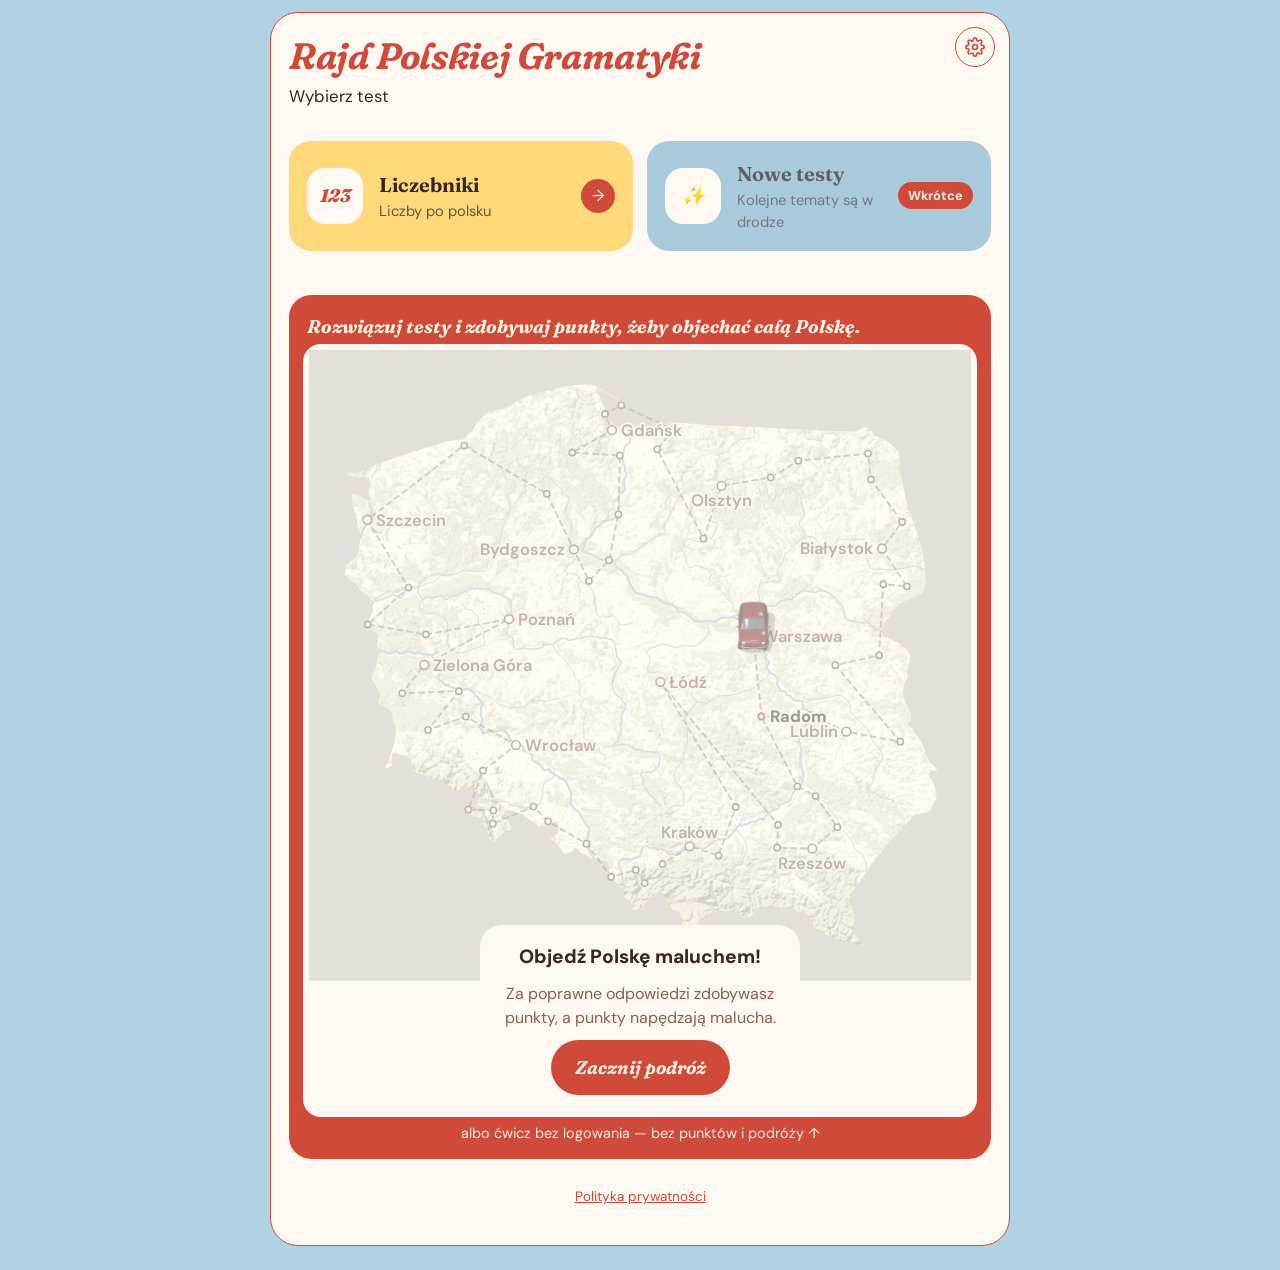
==== index.html @ e74ded34 "Liczebniki: w każdym teście co najmniej jedna liczba zakończona na „jeden” (21, 31 … 101) Co-Authore" ====
<!doctype html>
<html lang="pl">
<head>
  <meta charset="utf-8">
  <meta name="viewport" content="width=device-width, initial-scale=1">
  <title>Rajd Polskiej Gramatyki</title>
  <!-- версия сайта: метка ?v= у всех наших файлов (защита от кэша); меняет tools/bump-version.js -->
  <script>window.POLSKI_V = '20261108-1040';</script>
  <link rel="icon" href="favicon.svg?v=20261108-1040" type="image/svg+xml">
  <!-- PWA: «на экран домой» — название Rajd Polski, иконка — малюх (core/pwa.js — инструкция по установке) -->
  <link rel="manifest" href="manifest.webmanifest?v=20261108-1040">
  <link rel="apple-touch-icon" href="icons/apple-touch-icon.png?v=20261108-1040">
  <meta name="apple-mobile-web-app-title" content="Rajd Polski">
  <meta name="application-name" content="Rajd Polski">
  <meta name="mobile-web-app-capable" content="yes">
  <meta name="apple-mobile-web-app-capable" content="yes">
  <link rel="stylesheet" href="style.css?v=20261108-1040">
  <!-- стили оформления (Styl в настройках): включается тот, что в <html data-design> -->
  <link rel="stylesheet" href="designs/01-retro-pastel.css?v=20261108-1040">
  <link rel="stylesheet" href="designs/02-gazeta.css?v=20261108-1040">
  <script src="core/settings.js?v=20261108-1040"></script> <!-- тема — до отрисовки; шестерёнка настроек -->
  <script src="core/update.js?v=20261108-1040" defer></script> <!-- новая версия сайта вышла — перезагрузиться (и в PWA) -->
  <script src="core/haptics.js?v=20261108-1040"></script> <!-- вибрация на телефонах; до account.js — «Wibracje» в настройках выше «Konto» -->
  <script src="core/account.js?v=20261108-1040" defer></script> <!-- вход через Google; без входа Firebase не грузится -->
  <script src="core/progress.js?v=20261108-1040" defer></script> <!-- очки в Firestore -->
  <script src="designs/02-gazeta.js?v=20261108-1040" defer></script>
  <script src="core/pwa.js?v=20261108-1040" defer></script> <!-- «Zainstaluj aplikację» — только на телефонах --> <!-- шапка газеты (стиль «Gazeta») -->
</head>
<body>
  <main>
    <!-- одна страница и для главной, и для раздела: index.html?g=<id раздела> -->
    <a class="back" id="back" href="index.html" hidden>← Wstecz</a>
    <h1 id="title">Rajd Polskiej Gramatyki</h1>
    <p class="subtitle" id="subtitle">Wybierz test</p>

    <!-- карточки строятся из tests/manifest.js -->
    <nav class="test-list" id="test-list"></nav>

    <!-- экран выбора — если у раздела есть chooser -->
    <div class="chooser card" id="chooser" hidden></div>

    <!-- карта путешествия малюхом (journey/journey.js); только на главной, под тестами -->
    <section class="journey card" id="journey" hidden></section>

    <!-- статистика (core/stats.js): только на главной, под картой и только после входа -->
    <section class="stats card" id="stats" hidden></section>

    <footer class="site-footer">
      <a href="privacy.html">Polityka prywatności</a>
    </footer>
  </main>

  <script src="core/engine.js?v=20261108-1040"></script>
  <script src="core/ui.js?v=20261108-1040"></script>
  <script src="tests/manifest.js?v=20261108-1040"></script>
  <script src="core/balance.js?v=20261108-1040"></script>
  <script src="journey/route.js?v=20261108-1040"></script>
  <script src="journey/poland.js?v=20261108-1040"></script>
  <script src="journey/rivers.js?v=20261108-1040"></script>
  <script src="journey/cities.js?v=20261108-1040"></script> <!-- воеводства для статистики, тексты поп-апа -->
  <script src="journey/journey.js?v=20261108-1040"></script>
  <script src="core/stats.js?v=20261108-1040"></script> <!-- «Twoje statystyki» — только после входа -->
  <script>
    // локальный дебаг карты (малюх, маршрут, окна городов): на localhost всегда, кроме превью сравнения
    // и страниц разделов (там нет карты); файла dev/debug.js на сайте нет (.gitignore)
    if (/^(localhost|127\.0\.0\.1)$/.test(location.hostname) && !/[?&](compare|g=)/.test(location.search)) {
      var dbg = document.createElement('script');
      dbg.src = 'dev/debug.js?t=' + Date.now();
      document.head.appendChild(dbg);
    }
  </script>
  <script>
    (function () {
      var list = document.getElementById('test-list');
      var el = Polski.ui.el;
      var groupId = new URLSearchParams(location.search).get('g');
      var items = Polski.manifest;

      if (groupId) {
        document.getElementById('journey').remove(); // карта и статистика — только на главной
        document.getElementById('stats').remove();
        var path = Polski.findPath(groupId);
        var group = path && path[path.length - 1];
        if (!group || !Polski.isGroup(group)) {
          Polski.ui.showError(list, 'Nie ma takiego działu: ' + groupId);
          return;
        }
        items = group.items;
        var parent = path[path.length - 2];
        var back = document.getElementById('back');
        back.href = parent ? 'index.html?g=' + encodeURIComponent(parent.id) : 'index.html';
        back.hidden = false;
        document.title = group.title + ' — Rajd Polskiej Gramatyki';
        document.getElementById('title').textContent = group.title;

        if (group.chooser) {
          renderChooser(group);
          return;
        }
      }

      /* ---------- экран выбора: ряды кнопок + «Start», выбор запоминается ---------- */

      function renderChooser(group) {
        var cfg = group.chooser;
        var key = 'polski.choice.' + group.id;
        var box = document.getElementById('chooser');
        document.getElementById('subtitle').textContent = 'Wybierz, co chcesz ćwiczyć';
        list.hidden = true;
        box.hidden = false;

        var choice = {};
        try { choice = JSON.parse(window.localStorage.getItem(key)) || {}; } catch (e) { choice = {}; }
        cfg.axes.forEach(function (axis) {
          var valid = axis.options.some(function (o) { return o.id === choice[axis.key]; });
          if (!valid) choice[axis.key] = axis.options[0].id; // по умолчанию — первый вариант
        });

        function save() {
          try { window.localStorage.setItem(key, JSON.stringify(choice)); } catch (e) { /* не страшно */ }
        }

        function render() {
          var testId = cfg.tests[cfg.axes.map(function (a) { return choice[a.key]; }).join('.')];
          box.replaceChildren(el('div', {}, cfg.axes.map(function (axis) {
            var selected = axis.options.filter(function (o) { return o.id === choice[axis.key]; })[0];
            return el('div', { class: 'chooser-axis' }, [
              el('div', { class: 'chooser-label', text: axis.label }),
              el('div', { class: 'seg', role: 'group', 'aria-label': axis.label }, axis.options.map(function (o) {
                var active = o.id === choice[axis.key];
                return el('button', {
                  class: 'seg-btn' + (active ? ' active' : ''), type: 'button',
                  'aria-pressed': active ? 'true' : 'false', text: o.title,
                  onclick: function () { choice[axis.key] = o.id; save(); render(); },
                });
              })),
              selected && selected.hint ? el('div', { class: 'chooser-hint', text: selected.hint }) : null,
            ]);
          }).concat([
            el('a', {
              class: 'btn btn-wide chooser-start',
              href: 'test.html?id=' + encodeURIComponent(testId),
              text: 'Start',
            }),
          ])));
        }

        render();
      }

      function card(href, info, soon) {
        return el(soon ? 'div' : 'a', {
          class: 'test-card' + (soon ? ' soon' : ''),
          href: soon ? null : href,
          'aria-disabled': soon ? 'true' : null,
        }, [
          el('span', { class: 'test-icon', text: info.icon || '' }),
          el('span', { class: 'test-text' }, [
            el('span', { class: 'test-title', text: info.title }),
            info.desc ? el('span', { class: 'test-desc', text: info.desc }) : null,
          ]),
          soon
            ? el('span', { class: 'badge', text: 'Wkrótce' })
            : el('span', { class: 'test-arrow', 'aria-hidden': 'true', text: '→' }),
        ]);
      }

      Polski.loadBundles('', items).then(function () {
        items.forEach(function (entry) {
          if (Polski.isGroup(entry)) {
            list.appendChild(card('index.html?g=' + encodeURIComponent(entry.id), entry, false));
            return;
          }
          var t = Polski.tests[entry.id];
          if (!t) return;
          list.appendChild(card('test.html?id=' + encodeURIComponent(t.id), t, t.soon));
        });
        // на главной — заглушка «скоро будут новые тесты» (неактивная)
        if (!groupId) {
          list.appendChild(card(null, { icon: '✨', title: 'Nowe testy', desc: 'Kolejne tematy są w drodze' }, true));
        }
      }).catch(function (err) {
        Polski.ui.showError(list, err);
      });
    })();
  </script>
</body>
</html>
---- style.css ----
:root {
  --bg: #f4f5fa;
  --card: #ffffff;
  --card-border: #e7e9f2;
  --text: #1d2330;
  --muted: #6b7280;
  --accent: #dc143c;            /* польский красный */
  --accent-2: #ff4d6d;
  --accent-soft: #fde8ec;
  --shadow: 0 1px 2px rgba(20, 24, 40, 0.06), 0 4px 14px rgba(20, 24, 40, 0.06);
  --shadow-hover: 0 2px 4px rgba(20, 24, 40, 0.08), 0 12px 28px rgba(220, 20, 60, 0.16);
  --radius: 18px;
  --ok: #16803c;
  --ok-soft: #e3f6ea;
  --bad: #c81e3a;
  --bad-soft: #fde8ec;
  /* цвета рамок и вариантов: жёлтый — существительное, зелёный — глагол */
  --y-bg: #fef3c7;
  --y-border: #f2b01e;
  --y-text: #6b4a04;
  --g-bg: #dcfce7;
  --g-border: #34c46a;
  --g-text: #14532d;
  /* все подсказки: белый пузырь, обводка и текст — цвет числительных (--num) */
  --tip-bg: #ffffff;
  --tip-shadow: drop-shadow(0 6px 12px rgba(40, 60, 120, 0.12));
  --num: #3f6fe8;   /* число словами */
  --b-bg: #e8efff;  /* рамка и варианты числительного */
  --b-text: #24449e;
  /* карта путешествия */
  --map-land: #f1f3f8;
  --map-border: #d3d8e3;
  --terrain-light: inline;
  --terrain-dark: none;
  --map-river: #a3c4e6;
  --relief-blend: hard-light;  /* на светлой суше soft-light почти не виден */
  --relief-opacity: 0.45;
}

/*
 * Тёмная тема. Настройка «Motyw» (core/settings.js) ставит <html data-theme="light|dark">:
 *   без атрибута («Jak na urządzeniu») — как в системе;
 *   data-theme="light" («Dzień») — всегда светлая; data-theme="dark" («Noc») — всегда тёмная.
 * Поэтому набор тёмных цветов записан дважды — держите оба блока одинаковыми.
 */
:root { color-scheme: light; }

@media (prefers-color-scheme: dark) {
  :root:not([data-theme="light"]) {
    color-scheme: dark;
    --bg: #13151b;
    --card: #1d2028;
    --card-border: #2a2e39;
    --text: #e9ebf1;
    --muted: #9aa1ad;
    --accent-soft: #3a1820;
    --shadow: 0 1px 2px rgba(0, 0, 0, 0.3), 0 4px 14px rgba(0, 0, 0, 0.25);
    --shadow-hover: 0 2px 4px rgba(0, 0, 0, 0.3), 0 12px 28px rgba(220, 20, 60, 0.22);
    --ok: #4ade80;
    --ok-soft: #13301f;
    --bad: #ff6b81;
    --bad-soft: #3a1820;
    --y-bg: #3a2e0c;
    --y-border: #d9a321;
    --y-text: #fde68a;
    --g-bg: #10301e;
    --g-border: #2fb862;
    --g-text: #bbf7d0;
    --tip-bg: #1d2028;
    --tip-shadow: drop-shadow(0 6px 12px rgba(0, 0, 0, 0.45));
    --num: #8aa8ff;
    --b-bg: #17223f;
    --b-text: #c9d7ff;
    --map-land: #242833;
    --map-border: #3a4050;
    --terrain-light: none;
    --terrain-dark: inline;
    --map-river: #34547d;
    --relief-blend: soft-light;
    --relief-opacity: 1;
  }
}

:root[data-theme="dark"] {
  color-scheme: dark;
  --bg: #13151b;
  --card: #1d2028;
  --card-border: #2a2e39;
  --text: #e9ebf1;
  --muted: #9aa1ad;
  --accent-soft: #3a1820;
  --shadow: 0 1px 2px rgba(0, 0, 0, 0.3), 0 4px 14px rgba(0, 0, 0, 0.25);
  --shadow-hover: 0 2px 4px rgba(0, 0, 0, 0.3), 0 12px 28px rgba(220, 20, 60, 0.22);
  --ok: #4ade80;
  --ok-soft: #13301f;
  --bad: #ff6b81;
  --bad-soft: #3a1820;
  --y-bg: #3a2e0c;
  --y-border: #d9a321;
  --y-text: #fde68a;
  --g-bg: #10301e;
  --g-border: #2fb862;
  --g-text: #bbf7d0;
  --tip-bg: #1d2028;
  --tip-shadow: drop-shadow(0 6px 12px rgba(0, 0, 0, 0.45));
  --num: #8aa8ff;
  --b-bg: #17223f;
  --b-text: #c9d7ff;
  --map-land: #242833;
  --map-border: #3a4050;
  --terrain-light: none;
  --terrain-dark: inline;
  --map-river: #34547d;
  --relief-blend: soft-light;
  --relief-opacity: 1;
}

* { box-sizing: border-box; }

body {
  margin: 0;
  min-height: 100vh;
  font-family: -apple-system, BlinkMacSystemFont, "Segoe UI", Roboto, sans-serif;
  background:
    radial-gradient(1200px 400px at 50% -200px, var(--accent-soft), transparent 70%),
    var(--bg);
  color: var(--text);
  line-height: 1.5;
  -webkit-tap-highlight-color: transparent;
}

main {
  position: relative; /* шестерёнка настроек — в правом верхнем углу колонки, а не окна */
  max-width: 760px;
  margin: 0 auto;
  padding: 28px 16px 40px;
}

h1 {
  margin: 0 0 4px;
  font-size: 1.8rem;
  font-weight: 800;
  letter-spacing: -0.02em;
}
.subtitle { margin: 0 0 24px; color: var(--muted); font-size: 1.05rem; }

/* ---------- Список тестов ---------- */

/* мобильный: одна колонка; шире — столько колонок, сколько влезет */
.test-list {
  display: grid;
  grid-template-columns: repeat(auto-fill, minmax(260px, 1fr));
  gap: 14px;
}

.test-card {
  display: flex;
  align-items: center;
  gap: 16px;
  padding: 18px;
  background: var(--card);
  border: 1px solid var(--card-border);
  border-radius: var(--radius);
  box-shadow: var(--shadow);
  color: var(--text);
  text-decoration: none;
  transition: transform 0.18s ease, box-shadow 0.18s ease, border-color 0.18s ease;
}

.test-card:hover {
  transform: translateY(-3px);
  box-shadow: var(--shadow-hover);
  border-color: var(--accent);
}
.test-card:active { transform: translateY(0) scale(0.98); }
.test-card:focus-visible { outline: 3px solid var(--accent); outline-offset: 2px; }

.test-icon {
  flex: none;
  display: grid;
  place-items: center;
  width: 56px;
  height: 56px;
  border-radius: 16px;
  background: linear-gradient(135deg, var(--accent), var(--accent-2));
  color: #fff;
  font-weight: 800;
  font-size: 1.05rem;
  letter-spacing: -0.02em;
  box-shadow: 0 6px 14px rgba(220, 20, 60, 0.3);
}

.test-text { flex: 1; display: flex; flex-direction: column; min-width: 0; }
.test-title { font-size: 1.15rem; font-weight: 700; }
.test-desc { font-size: 0.92rem; color: var(--muted); }

.test-arrow {
  flex: none;
  font-size: 1.3rem;
  color: var(--muted);
  transition: transform 0.18s ease, color 0.18s ease;
}
.test-card:hover .test-arrow { transform: translateX(4px); color: var(--accent); }

/* тест ещё не готов */
.test-card.soon { opacity: 0.6; cursor: default; }
.test-card.soon:hover { transform: none; box-shadow: var(--shadow); border-color: var(--card-border); }
.test-card.soon .test-icon { background: var(--muted); box-shadow: none; }

.badge {
  flex: none;
  padding: 4px 10px;
  border-radius: 999px;
  background: var(--accent-soft);
  color: var(--accent);
  font-size: 0.8rem;
  font-weight: 700;
}
.back[hidden] { display: none; }

/* iOS: невидимая подпись переключателя во всю кнопку — касание даёт системный щелчок (core/haptics.js).
   Стоит раньше .chip / .ghost, чтобы их position (летящее слово — fixed) брал верх. */
.haptic-host { position: relative; }
.haptic-hit { position: absolute; inset: 0; border-radius: inherit; -webkit-tap-highlight-color: transparent; }
.ghost .haptic-hit { display: none; }

/* ---------- Обычная кнопка (для тестов) ---------- */

.btn {
  display: inline-flex;
  align-items: center;
  justify-content: center;
  gap: 8px;
  min-height: 52px;
  padding: 14px 24px;
  border: none;
  border-radius: 14px;
  background: linear-gradient(135deg, var(--accent), var(--accent-2));
  color: #fff;
  font: inherit;
  font-size: 1.05rem;
  font-weight: 700;
  text-decoration: none;
  cursor: pointer;
  box-shadow: 0 6px 16px rgba(220, 20, 60, 0.28);
  transition: transform 0.15s ease, box-shadow 0.15s ease, filter 0.15s ease;
}
.btn:hover { transform: translateY(-2px); box-shadow: 0 10px 22px rgba(220, 20, 60, 0.34); filter: brightness(1.05); }
.btn:active { transform: translateY(0) scale(0.98); }
.btn:focus-visible { outline: 3px solid var(--accent); outline-offset: 2px; }
.btn:disabled { opacity: 0.45; cursor: default; transform: none; box-shadow: none; }

/* ---------- Прочее ---------- */

.back {
  display: inline-flex;
  align-items: center;
  gap: 6px;
  margin-bottom: 20px;
  padding: 8px 14px 8px 10px;
  border-radius: 999px;
  background: var(--card);
  border: 1px solid var(--card-border);
  color: var(--muted);
  font-weight: 600;
  text-decoration: none;
  transition: color 0.15s, border-color 0.15s;
}
.back:hover { color: var(--accent); border-color: var(--accent); }

.card {
  background: var(--card);
  border: 1px solid var(--card-border);
  border-radius: var(--radius);
  box-shadow: var(--shadow);
  padding: 20px;
}

.btn-wide { width: 100%; }

/* «Sprawdź / Dalej» в тесте (core/ui.js): закреплена у нижнего края экрана поверх лёгкого градиента,
   чтобы не прыгала вслед за высотой задания. Ширина — как у колонки; градиент — в цвет фона под колонкой. */
.action-bar {
  position: fixed;
  left: 50%;
  bottom: 0;
  transform: translateX(-50%);
  z-index: 40;
  width: min(100%, var(--bar-width, 760px));
  padding: 34px 16px calc(16px + env(safe-area-inset-bottom));
  background: linear-gradient(to bottom, transparent, var(--bar-fade, var(--bg)) 60%);
  pointer-events: none; /* сквозь прозрачную часть градиента можно нажимать */
}
.action-bar[hidden] { display: none; }
.action-bar .btn { pointer-events: auto; display: block; max-width: 560px; margin: 0 auto; }
.test-page main { padding-bottom: 120px; } /* последнее в задании не прячется под кнопкой */

/* канистра вместо звёздочки у очков: встроенный SVG (Polski.fuelIcon в core/engine.js), цвет — --fuel стиля */
.ico-fuel, .ico-pin {
  display: inline-block;
  width: 1.1em;
  height: 1.1em;
  vertical-align: -0.2em;
  color: var(--fuel, var(--accent));
}
.ico-fuel svg, .ico-pin svg { display: block; width: 100%; height: 100%; } /* .ico-pin — пин у счётчика городов (journey.js) */
.btn-secondary {
  background: var(--card);
  color: var(--text);
  border: 1px solid var(--card-border);
  box-shadow: var(--shadow);
}
.btn-secondary:hover { box-shadow: var(--shadow-hover); }
.btn[hidden] { display: none; }

.error { margin: 0; color: var(--bad); font-weight: 600; }

/* подвал главной: ссылка на политику — видна всем, с входом и без */
.site-footer { margin: 28px 0 8px; text-align: center; font-size: 0.85rem; }
.site-footer a { color: var(--muted); }
.site-footer a:hover { color: var(--accent); }

/* ---------- «Zainstaluj aplikację» (core/pwa.js; только на телефонах) ---------- */

.pwa-row { margin-bottom: 14px; }
.pwa-btn { min-height: 40px; padding: 8px 16px; font-size: 0.95rem; }
.rule-dialog.pwa-dialog { width: min(440px, calc(100vw - 32px)); }
.pwa-intro { display: flex; gap: 12px; align-items: center; margin-bottom: 14px; }
.pwa-intro p { margin: 0; color: var(--muted); line-height: 1.4; }
.pwa-icon { flex: none; border-radius: 13px; box-shadow: 0 2px 6px rgba(0, 0, 0, 0.15); }
.pwa-steps ol { margin: 14px 0 0; padding-left: 1.3em; display: grid; gap: 8px; line-height: 1.4; }
.pwa-note { margin: 12px 0 0; color: var(--muted); font-size: 0.85rem; }
.pwa-install { margin-top: 14px; }
.pwa-or { margin: 10px 0 -6px; color: var(--muted); font-size: 0.85rem; text-align: center; }
.pwa-device { margin: 0; padding: 8px 12px; border-radius: 10px; background: var(--stat-bg, var(--bg)); font-size: 0.9rem; }
.pwa-copy { margin-top: 12px; min-height: 36px; padding: 6px 14px; font-size: 0.9rem; }
.pwa-other { margin-top: 16px; color: var(--muted); font-size: 0.85rem; }
.pwa-other summary { cursor: pointer; }
.pwa-picker { margin-top: 8px; width: 100%; padding: 8px; font: inherit; color: var(--text); background: var(--card); border: 1px solid var(--card-border); border-radius: 8px; }

/* ---------- Настройки: шестерёнка в правом верхнем углу ---------- */

.settings-btn {
  position: absolute;
  top: 16px;
  right: 16px;
  z-index: 10;
  display: grid;
  place-items: center;
  width: 40px;
  height: 40px;
  padding: 0;
  border: 1px solid var(--card-border);
  border-radius: 50%;
  background: var(--card);
  color: var(--muted);
  box-shadow: var(--shadow);
  cursor: pointer;
  transition: color 0.15s, transform 0.3s ease;
}
.settings-btn:hover { color: var(--text); transform: rotate(45deg); }
.settings-btn:focus-visible { outline: 3px solid var(--accent); outline-offset: 2px; }
.rule-dialog.settings-dialog { width: min(440px, calc(100vw - 32px)); }
h1 { padding-right: 48px; } /* место под шестерёнку: длинный заголовок под неё не залезает */
.settings-section .seg { margin-top: 2px; }
.settings-section + .settings-section { margin-top: 24px; }

/* ---------- Konto (core/account.js): настройки и итог теста ---------- */

.account { display: grid; gap: 10px; }
.account p { margin: 0; }
.account-lead { color: var(--muted); }
.account-email { margin-top: -6px !important; color: var(--muted); font-size: 0.9rem; }
.account-row { display: flex; flex-wrap: wrap; align-items: center; gap: 8px; }
.account-warn { color: var(--bad); font-weight: 600; }
.account-error { color: var(--bad); font-size: 0.9rem; }
.account-privacy { justify-self: start; color: var(--muted); font-size: 0.85rem; }
.account-privacy:hover { color: var(--accent); }
.btn-sm { min-height: 44px; padding: 10px 18px; font-size: 1rem; }
.btn-danger { background: var(--bad); box-shadow: none; }
.btn-danger:hover { box-shadow: none; }
.link-danger {
  padding: 10px 6px;
  border: none;
  background: none;
  color: var(--bad);
  font: inherit;
  font-weight: 600;
  cursor: pointer;
}
.link-danger:hover { text-decoration: underline; }
.link-danger:disabled { opacity: 0.45; cursor: default; text-decoration: none; }
.summary-account {
  max-width: 360px;
  margin: 24px auto 0;
  padding-top: 20px;
  border-top: 1px solid var(--card-border);
}
.summary-account[hidden] { display: none; }
.summary-account .account { justify-items: center; }
.summary-account .account-privacy { justify-self: center; }

/* ---------- Текстовые страницы (privacy.html) ---------- */

.prose { max-width: 680px; line-height: 1.6; }
.prose h2 { margin: 22px 0 6px; font-size: 1.1rem; }
.prose h2:first-child { margin-top: 0; }
.prose p, .prose ul, .prose ol { margin: 0 0 10px; }
.prose ul, .prose ol { padding-left: 22px; }
.prose li { margin-bottom: 6px; }
.prose li > ul, .prose li > ol { margin: 6px 0 0; }
.licenses { margin-top: 20px; font-size: 0.9rem; color: var(--muted); } /* лицензии под политикой (privacy.html) */
.licenses h2 { color: var(--text); }
.prose a { color: var(--accent); }
.prose .muted { color: var(--muted); font-size: 0.9rem; }
@media (min-width: 768px) {
  .settings-btn { top: 24px; right: 24px; }
}

/* ---------- Экран выбора (раздел с chooser) ---------- */

.chooser[hidden], .test-list[hidden] { display: none; }
.chooser { max-width: none; } /* на всю ширину колонки, как в остальных стилях */
.chooser-axis { margin-bottom: 22px; }
.chooser-label {
  margin-bottom: 8px;
  color: var(--muted);
  font-size: 0.8rem;
  font-weight: 700;
  letter-spacing: 0.04em;
  text-transform: uppercase;
}
.seg { display: flex; flex-wrap: wrap; gap: 8px; }
.seg-btn {
  min-height: 46px;
  padding: 10px 16px;
  border: 2px solid var(--card-border);
  border-radius: 14px;
  background: var(--card);
  color: var(--text);
  font: inherit;
  font-size: 1rem;
  font-weight: 600;
  cursor: pointer;
  transition: border-color 0.15s, background 0.15s, color 0.15s;
}
.seg-btn:hover { border-color: var(--accent); }
.seg-btn.active {
  border-color: var(--accent);
  background: var(--accent-soft);
  color: var(--accent);
}
.seg-btn:focus-visible { outline: 3px solid var(--accent); outline-offset: 2px; }
.chooser-hint { margin-top: 8px; color: var(--muted); font-size: 0.9rem; font-style: italic; }
.chooser-start { margin-top: 6px; }

/* ---------- Экран теста ---------- */

.test-page h1 { margin-bottom: 16px; }
.test-page .test-mode { margin: -12px 0 16px; }
.test-mode[hidden] { display: none; }

.progress { margin-bottom: 20px; }
.progress-text {
  display: flex;
  justify-content: space-between;
  margin-bottom: 8px;
  color: var(--muted);
  font-size: 0.9rem;
  font-weight: 600;
}
.progress-track {
  height: 8px;
  border-radius: 999px;
  background: var(--accent-soft);
  overflow: hidden;
}
.progress-fill {
  height: 100%;
  border-radius: inherit;
  background: linear-gradient(90deg, var(--accent), var(--accent-2));
  transition: width 0.3s ease;
}

.task { text-align: center; margin: 8px 0 20px; }
.task-question { margin: 0 0 6px; color: var(--muted); font-size: 1rem; }
.task-prompt {
  font-size: clamp(2rem, 9vw, 3.2rem);
  font-weight: 800;
  letter-spacing: -0.02em;
  line-height: 1.15;
  word-break: break-word;
}

.answer-area { margin-bottom: 16px; }
.answer-area.locked { pointer-events: none; }

.text-input {
  width: 100%;
  padding: 14px 16px;
  border: 2px solid var(--card-border);
  border-radius: 14px;
  background: var(--bg);
  color: var(--text);
  font: inherit;
  font-size: 1.2rem; /* ≥16px — iOS не зумит поле */
  outline: none;
  transition: border-color 0.15s;
}
.text-input:focus { border-color: var(--accent); }

.pl-keys {
  display: flex;
  flex-wrap: wrap;
  gap: 6px;
  margin-top: 10px;
  justify-content: center;
}
.pl-key {
  min-width: 40px;
  height: 40px;
  border: 1px solid var(--card-border);
  border-radius: 10px;
  background: var(--card);
  color: var(--text);
  font: inherit;
  font-size: 1.05rem;
  cursor: pointer;
}
.pl-key:hover { border-color: var(--accent); color: var(--accent); }

.options { display: grid; gap: 10px; }
@media (min-width: 520px) { .options { grid-template-columns: 1fr 1fr; } }
.option {
  min-height: 56px;
  padding: 12px 16px;
  border: 2px solid var(--card-border);
  border-radius: 14px;
  background: var(--card);
  color: var(--text);
  font: inherit;
  font-size: 1.1rem;
  font-weight: 600;
  cursor: pointer;
  transition: border-color 0.15s, transform 0.15s;
}
.option:hover { border-color: var(--accent); transform: translateY(-1px); }
.option.correct { border-color: var(--ok); background: var(--ok-soft); }
.option.wrong { border-color: var(--bad); background: var(--bad-soft); }

.feedback:empty { display: none; }
.feedback {
  margin-bottom: 16px;
  padding: 12px 16px;
  border-radius: 14px;
  line-height: 1.6;
}
.feedback.ok { background: var(--ok-soft); color: var(--ok); }
.feedback.bad { background: var(--bad-soft); color: var(--bad); }
.feedback b { color: var(--text); }
.feedback-hint { color: var(--muted); font-size: 0.95rem; }

.counts { display: inline-flex; gap: 12px; }
.count-ok { color: var(--ok); }
.count-bad { color: var(--bad); }

/* очки и серия (видны после входа) */
.progress-round { display: inline-flex; align-items: center; gap: 8px; }
.count-pts { position: relative; color: var(--text); white-space: nowrap; }
.count-pts[hidden], .streak[hidden] { display: none; } /* без входа очков нет (core/ui.js → syncPoints) */
.pts-pop {
  position: absolute;
  left: 50%;
  bottom: 100%;
  color: var(--ok);
  font-weight: 800;
  white-space: nowrap;
  pointer-events: none;
  animation: pts-pop 1s ease-out forwards;
}
@keyframes pts-pop {
  0% { opacity: 0; transform: translate(-50%, 6px) scale(0.8); }
  20% { opacity: 1; transform: translate(-50%, 0) scale(1.15); }
  100% { opacity: 0; transform: translate(-50%, -20px) scale(1); }
}
.streak { display: inline-block; color: var(--accent); font-weight: 800; }
.streak:empty { display: none; }
.streak.bump { animation: streak-bump 0.5s ease; }
@keyframes streak-bump {
  0% { transform: scale(1); }
  40% { transform: scale(1.4); }
  100% { transform: scale(1); }
}
.summary-points { display: grid; gap: 4px; margin-bottom: 4px; }
.summary-points p { margin: 0; }
.summary-points .btn { justify-self: center; margin-top: 6px; }
.pts-total { font-size: 1.4rem; }
.pts-total strong { color: var(--ok); }
.pts-sub { color: var(--muted); }
.pts-city { font-size: 1.1rem; font-weight: 700; }

/* поп-ап «Nowe miasto» (journey.js → showCity) — на основе окна правила */
.rule-dialog.city-dialog { width: min(420px, calc(100vw - 32px)); text-align: center; }
.city-dialog .rule-inner { display: grid; gap: 6px; padding: 24px 22px 22px; }
.city-dialog p { margin: 0; }
.city-kicker { color: var(--accent); font-weight: 800; letter-spacing: 0.02em; }
.city-name { margin: 2px 0 0; font-size: 1.8rem; line-height: 1.15; }
.city-woj { color: var(--muted); font-size: 0.9rem; }
.city-text { margin: 10px 0 14px !important; line-height: 1.55; text-align: left; }
.pts-sub strong { color: var(--text); }
.pts-map { margin-top: 6px; color: var(--accent); font-weight: 700; text-decoration: none; }
.pts-map:hover { text-decoration: underline; }
.summary-points:not(:empty) + div:not(:empty) { margin-top: 14px; }
.summary-go { margin-top: 16px; } /* «Zobacz mapę» / «Na główną» (core/progress.js) */

/* ---------- Карта путешествия (journey/journey.js) ---------- */

.journey { margin-top: 44px; padding: 10px 12px 14px; }
.journey[hidden] { display: none; }
.journey-lead { margin: 6px 4px 4px; font-weight: 700; line-height: 1.35; }
.journey-frame { position: relative; }
.journey-map { display: block; width: 100%; height: auto; }
.map-land { fill: var(--map-land); }
.map-border { fill: none; stroke: var(--map-border); stroke-width: 2.5; stroke-linejoin: round; }
/* пастельная раскраска (journey/terrain-*.webp): показываем картинку своей темы */
.map-terrain { pointer-events: none; }
.map-terrain-light { display: var(--terrain-light); }
.map-terrain-dark { display: var(--terrain-dark); }
.map-river { fill: none; stroke: var(--map-river); stroke-linecap: round; stroke-linejoin: round; }
/* рельеф (journey/relief.webp): серый 50% не меняет сушу, темнее — тень, светлее — свет */
.map-relief { mix-blend-mode: var(--relief-blend); opacity: var(--relief-opacity); pointer-events: none; }
/* маршрут — тонкий пунктир; пройденная часть — тот же пунктир, красный */
.map-route, .map-done {
  fill: none;
  stroke-width: 2;
  stroke-dasharray: 5 5;
  stroke-linecap: round;
  stroke-linejoin: round;
}
.map-route { stroke: var(--muted); stroke-opacity: 0.6; }
.map-done { stroke: var(--accent); stroke-width: 2.6; }
.map-city { fill: var(--card); stroke: var(--muted); stroke-width: 1.6; }
.map-city.reached { fill: var(--accent); stroke: var(--accent); }
.map-city.next { stroke: var(--accent); stroke-width: 2.2; }
.map-label {
  fill: var(--muted);
  font-size: 17px;
  font-weight: 600;
  paint-order: stroke;
  stroke: var(--map-land);
  stroke-width: 4px;
  stroke-linejoin: round;
}
.map-label.next { fill: var(--text); font-weight: 800; }
.map-label.off { display: none; }
.map-car { pointer-events: none; }
.map-car.driving .car-body { animation: car-bump 0.24s ease-in-out infinite alternate; }
@keyframes car-bump { from { transform: translateY(0); } to { transform: translateY(-1.3px); } }

.journey-info { padding: 6px 4px 0; }
.journey-stats { display: flex; flex-wrap: wrap; justify-content: space-between; align-items: baseline; gap: 6px 14px; font-weight: 600; }
.journey-points strong { font-size: 1.35rem; }
.journey-cities { color: var(--muted); }
.journey-next { margin: 4px 0 0; color: var(--muted); }
.journey-next strong { color: var(--text); }
.journey-alt { margin: 0; color: var(--muted); font-size: 0.9rem; text-align: center; }

/* без входа: карта приглушена, поверх приглашение */
.journey.locked .journey-map { opacity: 0.45; filter: grayscale(0.5); }
/* приглашение — под картой, слегка наезжая на её низ: влезает на любой ширине */
.journey-overlay {
  position: relative;
  display: flex;
  justify-content: center;
  margin-top: -56px;
  padding: 0 4px;
}
.journey-overlay:empty { display: none; }
.journey-cta {
  display: grid;
  justify-items: center;
  gap: 10px;
  max-width: 320px;
  padding: 18px 18px 16px;
  border: 1px solid var(--card-border);
  border-radius: var(--radius);
  background: var(--card);
  box-shadow: var(--shadow);
  text-align: center;
}
.journey-cta p { margin: 0; }
.journey-cta-title { font-size: 1.2rem; font-weight: 800; }
.journey-cta-text { color: var(--muted); }
.journey-login { width: 100%; }
.journey-login .account { justify-items: center; }
.journey-login .account-privacy { justify-self: center; }

/* ---------- Статистика на главной (core/stats.js; только после входа) ---------- */

.stats { margin-top: 44px; }
.stats[hidden] { display: none; }
.stats-title { margin: 0 0 14px; font-size: 1.15rem; }
.stats-grid { display: grid; grid-template-columns: repeat(4, minmax(0, 1fr)); gap: 10px; }
.stat {
  background: var(--stat-bg, var(--bg));
  border-radius: calc(var(--radius) - 6px);
  padding: 12px 14px;
  min-width: 0;
}
.stat-label { color: var(--muted); font-size: 0.82rem; font-weight: 600; }
.stat-value { font-size: 1.45rem; font-weight: 800; line-height: 1.25; white-space: nowrap; }
.stat-sub { color: var(--muted); font-size: 0.8rem; line-height: 1.3; }
.stats-sub { margin: 20px 0 8px; color: var(--muted); font-size: 0.9rem; font-weight: 600; }
.stats-sub-note { font-weight: 400; }
.stats-empty { margin: 0; padding: 12px 0 2px; border-top: 1px solid var(--card-border); color: var(--muted); font-size: 0.9rem; }

.stats-week { display: grid; grid-template-columns: repeat(7, minmax(0, 1fr)); gap: 6px; max-width: 300px; }
.week-day { display: flex; flex-direction: column; align-items: center; gap: 4px; min-width: 0; }
.week-dot {
  width: 100%; max-width: 30px; aspect-ratio: 1; border-radius: 50%;
  display: flex; align-items: center; justify-content: center;
  border: 1.5px solid var(--card-border);
  font-size: 0.85rem; font-weight: 700;
}
.week-dot.on { background: var(--ok-soft); border-color: var(--ok); color: var(--ok); }
.week-name { color: var(--muted); font-size: 0.75rem; }
.week-day.today .week-name { color: var(--text); font-weight: 700; }
.week-day.today .week-dot { box-shadow: 0 0 0 2px var(--card), 0 0 0 4px var(--muted); }

.weak-row {
  display: grid; grid-template-columns: minmax(0, 1fr) auto auto; gap: 12px; align-items: center;
  padding: 10px 0; border-top: 1px solid var(--card-border);
}
.weak-title { font-weight: 700; overflow-wrap: anywhere; }
.weak-err { color: var(--muted); font-size: 0.82rem; }
.weak-results { display: flex; gap: 4px; }
.res {
  min-width: 28px; height: 24px; padding: 0 4px; border-radius: 6px;
  display: flex; align-items: center; justify-content: center;
  font-size: 0.75rem; font-weight: 700;
}
.res.low { background: var(--bad-soft); color: var(--bad); }
.res.mid { background: var(--y-bg); color: var(--y-text); }
.res.good { background: var(--ok-soft); color: var(--ok); }
.weak-row .btn-sm { min-height: 36px; padding: 6px 14px; font-size: 0.9rem; }

@media (max-width: 600px) {
  .stats-grid { grid-template-columns: repeat(2, minmax(0, 1fr)); }
  .weak-row { grid-template-columns: minmax(0, 1fr) auto; }
  .weak-results { grid-column: 1; }
  .weak-row .btn-sm { grid-column: 2; grid-row: 1 / span 2; }
}
@media (prefers-reduced-motion: reduce) {
  .map-car.driving .car-body, .streak.bump { animation: none; }
  .pts-pop { display: none; }
}

/* ---------- Задание «рамки и варианты» (slots) ---------- */

.slots-area { position: relative; }

.slots-caption {
  display: block;
  margin-bottom: 6px;
  color: var(--muted);
  font-size: 0.8rem;
  font-weight: 700;
  letter-spacing: 0.04em;
  text-transform: uppercase;
}
.caption-yellow::before,
.caption-green::before,
.caption-blue::before {
  content: "";
  display: inline-block;
  width: 10px;
  height: 10px;
  margin-right: 6px;
  border-radius: 3px;
  vertical-align: -1px;
}
.caption-yellow::before { background: var(--y-border); }
.caption-green::before { background: var(--g-border); }
.caption-blue::before { background: var(--num); }

.slots-source {
  padding: 12px 16px;
  border-radius: 14px;
  background: var(--bg);
}
.slots-source-text { margin: 0; font-size: 1.15rem; font-weight: 600; }

.slots-sentence {
  display: flex;
  flex-wrap: wrap;
  align-items: center;
  justify-content: center;
  gap: 10px 8px;
  margin: 26px 0 24px;
  font-size: 1.3rem;
  font-weight: 600;
  transition: row-gap 0.25s ease, margin-top 0.25s ease;
}
/* есть подсказка над рамкой — место под неё */
.slots-sentence.has-tip { row-gap: 50px; margin-top: 56px; }

.slots-num {
  color: var(--num);
  font-weight: 800;
}

.slot {
  position: relative;
  display: inline-flex;
  align-items: center;
  justify-content: center;
  min-width: 96px;
  height: 46px;
  padding: 0 14px;
  border: 2px dashed;
  border-radius: 12px;
  background: transparent;
  color: inherit;
  font: inherit;
  cursor: pointer;
  transition: background 0.2s, border-color 0.2s, box-shadow 0.2s;
}
.slot-yellow { border-color: var(--y-border); }
.slot-green { border-color: var(--g-border); }
.slot-blue { border-color: var(--num); }
.slot.filled { border-style: solid; }
.slot-yellow.filled { background: var(--y-bg); color: var(--y-text); }
.slot-green.filled { background: var(--g-bg); color: var(--g-text); }
.slot-blue.filled { background: var(--b-bg); color: var(--b-text); }
/* подсказка в пустой рамке (цифра числительного) */
.slot:empty::before {
  content: attr(data-placeholder);
  color: var(--num);
  font-weight: 800;
  opacity: 0.55;
}
.slot.landing { color: transparent; background: transparent; border-style: dashed; }
.slot.pop { animation: slot-pop 0.28s ease; }
.slot.right { box-shadow: 0 0 0 3px var(--ok); }
.slot.wrong { box-shadow: 0 0 0 3px var(--bad); }

/* правильное слово над ошибочной рамкой */
.slot-tip {
  position: absolute;
  bottom: calc(100% + 12px);
  left: 50%;
  white-space: nowrap;
  transform: translateX(-50%);
  animation: tip-in 0.3s ease 0.35s both;
  z-index: 3;
}

.slots-group { margin-top: 16px; }
.chips { display: flex; flex-wrap: wrap; gap: 10px; }

.chip {
  min-height: 46px;
  padding: 8px 18px;
  border: 2px solid;
  border-radius: 12px;
  font: inherit;
  font-size: 1.1rem;
  font-weight: 600;
  cursor: pointer;
  transition: transform 0.15s ease, box-shadow 0.15s ease;
}
.chip:hover { transform: translateY(-2px); box-shadow: var(--shadow); }
.chip:active { transform: scale(0.97); }
.chip:focus-visible { outline: 3px solid var(--accent); outline-offset: 2px; }
.chip-yellow { background: var(--y-bg); border-color: var(--y-border); color: var(--y-text); }
.chip-green { background: var(--g-bg); border-color: var(--g-border); color: var(--g-text); }
.chip-blue { background: var(--b-bg); border-color: var(--num); color: var(--b-text); }
.chip.used { visibility: hidden; }

/* слово в полёте к рамке */
.ghost {
  position: fixed;
  margin: 0;
  z-index: 1000;
  pointer-events: none;
  box-shadow: 0 12px 26px rgba(0, 0, 0, 0.22);
  transition: transform 0.38s cubic-bezier(0.2, 0.8, 0.2, 1);
}

/* «Dokładnie!» / «Prawie» */
.verdict {
  position: absolute;
  top: 46%;
  left: 50%;
  padding: 12px 30px;
  border-radius: 999px;
  color: #fff;
  font-size: 1.7rem;
  font-weight: 800;
  white-space: nowrap;
  pointer-events: none;
  box-shadow: 0 14px 30px rgba(0, 0, 0, 0.22);
  animation: verdict 1.7s ease forwards;
  z-index: 5;
}
.verdict.ok { background: linear-gradient(135deg, #16a34a, #2fcf6b); }
.verdict.bad { background: linear-gradient(135deg, #f08a0c, #f7b733); }
.verdict.fail { background: linear-gradient(135deg, #c81e3a, #ff4d6d); }

@keyframes verdict {
  0%   { opacity: 0; transform: translate(-50%, -50%) scale(0.3); }
  14%  { opacity: 1; transform: translate(-50%, -50%) scale(1.15); }
  24%  { transform: translate(-50%, -50%) scale(1); }
  75%  { opacity: 1; transform: translate(-50%, -50%) scale(1); }
  100% { opacity: 0; transform: translate(-50%, -80%) scale(0.95); }
}
@keyframes slot-pop {
  0% { transform: scale(0.9); }
  60% { transform: scale(1.06); }
  100% { transform: scale(1); }
}
@keyframes tip-in {
  from { opacity: 0; transform: translate(-50%, 6px); }
  to   { opacity: 1; transform: translate(-50%, 0); }
}

@media (prefers-reduced-motion: reduce) {
  .slot.pop, .slot-tip { animation: none; }
  .verdict { animation: verdict-fade 1.7s linear forwards; transform: translate(-50%, -50%); }
  @keyframes verdict-fade { 0%, 75% { opacity: 1; } 100% { opacity: 0; } }
}

/* ---------- Перевод по долгому нажатию (1 с): облачко как в комиксах ---------- */

/* слова никак не выделены — фича почти незаметна; только без системного меню и выделения */
[data-tr] {
  -webkit-touch-callout: none;
  -webkit-user-select: none;
  user-select: none;
}

/* ---------- Общий вид всех подсказок: мягкий пузырь с хвостиком ---------- */

.bubble {
  padding: 8px 16px 9px;
  border: 2px solid var(--num);
  border-radius: 16px;
  background: var(--tip-bg);
  color: var(--num);
  font-size: 0.95rem;
  font-weight: 600;
  line-height: 1.35;
  text-align: center;
  filter: var(--tip-shadow);   /* drop-shadow — тень общая для пузыря и хвостика, без стыка */
}
/* хвостик — повёрнутый квадрат: обводка по двум внешним сторонам,
   заливка перекрывает линию пузыря, поэтому стыка нет; --tail-x задаёт, куда он смотрит */
.bubble::after {
  content: "";
  position: absolute;
  top: 100%;
  left: var(--tail-x, 50%);
  width: 12px;
  height: 12px;
  margin: -6px 0 0 -6px;
  background: inherit;
  border-right: 2px solid var(--num);
  border-bottom: 2px solid var(--num);
  border-bottom-right-radius: 4px;
  transform: rotate(45deg);
}
.bubble.below::after {
  top: auto;
  bottom: 100%;
  margin: 0 0 -6px -6px;
  border: 0;
  border-left: 2px solid var(--num);
  border-top: 2px solid var(--num);
  border-radius: 4px 0 0 0;
}

/* перевод по долгому нажатию */
.tr-tip {
  --tail-x: 50%;
  position: fixed;
  z-index: 2000;
  max-width: min(260px, calc(100vw - 16px));
  pointer-events: none;
  opacity: 0;
  transform: translateY(6px) scale(0.96);
  transition: opacity 0.15s ease, transform 0.15s ease;
}
.tr-tip.below { transform: translateY(-6px) scale(0.96); }
.tr-tip.visible { opacity: 1; transform: none; }

/* подсказка над кнопкой (i) */
.card-footer { position: relative; }
.hint-tip {
  position: absolute;
  right: -12px;                /* чуть правее кнопки, чтобы хвостик был не на скруглённом углу */
  bottom: calc(100% + 14px);
  width: max-content;
  max-width: min(260px, calc(100vw - 64px));
  z-index: 4;
  animation: hint-in 0.3s ease both;
}
/* хвостик — на центр кнопки (i): 12 (сдвиг) + 15 (полкнопки) − 8 (полхвостика с обводкой) − 2 (обводка пузыря) ≈ 17 */
.hint-tip::after { left: auto; right: 17px; margin-left: 0; }
@keyframes hint-in {
  from { opacity: 0; transform: translateY(6px); }
  to   { opacity: 1; transform: none; }
}

@media (prefers-reduced-motion: reduce) {
  .tr-tip, .tr-tip.below, .tr-tip.visible { transition: opacity 0.12s ease; transform: none; }
  .hint-tip { animation: none; }
}

/* ---------- Кнопка (i) и окно с правилом ---------- */

.card-footer {
  display: flex;
  justify-content: flex-end;
  margin-top: 14px;
}
.info-btn {
  width: 30px;
  height: 30px;
  padding: 0;
  border: 1.5px solid var(--card-border);
  border-radius: 50%;
  background: var(--card);
  color: var(--muted);
  font: italic 700 0.95rem Georgia, "Times New Roman", serif;
  cursor: pointer;
  transition: color 0.15s, border-color 0.15s, transform 0.15s;
}
.info-btn:hover { color: var(--num); border-color: var(--num); transform: scale(1.08); }
.info-btn:focus-visible { outline: 3px solid var(--num); outline-offset: 2px; }

.rule-dialog {
  width: min(720px, calc(100vw - 32px));
  max-height: calc(100vh - 48px);
  padding: 0;
  border: none;
  border-radius: var(--radius);
  background: var(--card);
  color: var(--text);
  box-shadow: 0 24px 60px rgba(0, 0, 0, 0.3);
}
.rule-dialog::backdrop { background: rgba(15, 18, 28, 0.5); }
.rule-dialog[open] { animation: rule-in 0.22s ease; }
@keyframes rule-in {
  from { opacity: 0; transform: translateY(12px) scale(0.98); }
  to   { opacity: 1; transform: none; }
}
.rule-inner { padding: 18px 20px 22px; }
.rule-head {
  display: flex;
  align-items: center;
  justify-content: space-between;
  gap: 12px;
  margin-bottom: 12px;
}
.rule-title { margin: 0; font-size: 1.25rem; }
.rule-close {
  width: 34px;
  height: 34px;
  border: none;
  border-radius: 50%;
  background: var(--bg);
  color: var(--muted);
  font-size: 1.4rem;
  line-height: 1;
  cursor: pointer;
}
.rule-close:hover { color: var(--text); }

.rule-table { width: 100%; border-collapse: collapse; font-size: 0.95rem; }
.rule-table th {
  padding: 8px 10px;
  background: var(--accent-soft);
  text-align: left;
  font-size: 0.9rem;
}
.rule-table th:first-child { border-top-left-radius: 10px; }
.rule-table th:last-child { border-top-right-radius: 10px; }
.rule-table td {
  padding: 10px;
  border-top: 1px solid var(--card-border);
  vertical-align: top;
}
.rule-table mark {
  padding: 0 4px;
  border-radius: 4px;
  background: var(--y-bg);
  color: inherit;
}
.rule-table .g2 mark { background: var(--g-bg); }
.rule-q { color: var(--accent); font-weight: 700; }
.rule-example td {
  border-top: none;
  padding-top: 0;
  font-style: italic;
  font-weight: 600;
}
.rule-body .num { color: var(--num); font-weight: 700; }
.rule-lead { margin: 0 0 12px; font-size: 0.95rem; }
.rule-sub { margin: 20px 0 10px; font-size: 1.05rem; color: var(--num); }
.rule-sub:first-child { margin-top: 0; }
.rule-uwaga {
  margin: 14px 0 0;
  padding: 10px 14px;
  border-radius: 12px;
  background: var(--bg);
  font-size: 0.95rem;
}
.rule-uwaga strong { color: var(--accent); }

/* узкий экран: строки таблицы — карточками */
@media (max-width: 600px) {
  .rule-table thead { display: none; }
  .rule-table, .rule-table tbody, .rule-table tr, .rule-table td { display: block; width: 100%; }
  .rule-table tr.g1, .rule-table tr.g2 {
    margin-top: 10px;
    border-radius: 12px 12px 0 0;
    background: var(--bg);
  }
  .rule-table tr.rule-example {
    margin-bottom: 4px;
    padding-bottom: 8px;
    border-radius: 0 0 12px 12px;
    background: var(--bg);
  }
  .rule-table td { border-top: none; padding: 6px 12px; }
  .rule-table tr.g1 td[data-label]::before,
  .rule-table tr.g2 td[data-label]::before {
    content: attr(data-label);
    display: block;
    color: var(--muted);
    font-size: 0.72rem;
    font-weight: 700;
    letter-spacing: 0.04em;
    text-transform: uppercase;
  }
}

.summary { text-align: center; padding: 12px 0; }
.summary-score { font-size: 3.4rem; font-weight: 800; letter-spacing: -0.03em; }
.summary-pct { color: var(--muted); font-weight: 600; }
.summary-msg { font-size: 1.2rem; margin: 12px 0 24px; }
.summary-actions { display: flex; flex-wrap: wrap; gap: 10px; justify-content: center; }

@media (min-width: 768px) {
  main { padding: 56px 24px; }
  h1 { font-size: 2.4rem; }
  .subtitle { margin-bottom: 32px; }
}
---- designs/01-retro-pastel.css ----
/*
 * Вариант 01 · Ретро-пастель — по референсу: розовый фон, кремовые панели, терракотово-красный акцент,
 * мягкий наклонный засечный шрифт в заголовках, пастельные карточки, кнопки-«таблетки».
 * Подключается поверх style.css только на localhost (?design=01-retro-pastel).
 * Шрифты — Google Fonts (Fraunces, DM Sans): если вариант пойдёт в продакшен — либо хостить сами,
 * либо дописать Google Fonts в политику конфиденциальности.
 */
@import url('https://fonts.googleapis.com/css2?family=DM+Sans:opsz,wght@9..40,400..700&family=Fraunces:ital,opsz,wght,SOFT,WONK@0,9..144,500..800,0..100,0..1;1,9..144,500..800,0..100,0..1&display=swap');

/* ---------- палитра (светлая) ---------- */
:root[data-design="01-retro-pastel"] {
  --bg: #b1d2e2;               /* фон страницы — голубой */
  --source-bg: #e5d6c2;        /* блок «Zdanie» — свой цвет, больше не повторяет фон страницы */
  /* части речи — подобрано в 🎛 (форма вариантов и рамок — как в основном дизайне) */
  --y-bg: #ffeca8;             /* rzeczownik */
  --stat-bg: var(--y-bg);      /* плитки статистики — жёлтые (ночью — ночной жёлтый) */
  --y-border: #ffbd24;
  --y-text: #86600e;
  --g-bg: #c0f7b5;             /* czasownik */
  --g-border: #2eb830;
  --g-text: #1d683b;
  --num: #3f6fe8;              /* liczebnik: обводка и число словами */
  --b-text: #24449e;
  /* --b-bg: #d3e…  — ждёт точное значение */
  /* плашки «Dokładnie! / Prawie! / O kurde!» */
  --verdict-ok: #3f8f5a;
  --verdict-bad: #ff9500;
  --verdict-fail: #d04a3a;
  --panel: #fdf8f1;            /* блоки — чуть светлее фона страницы */
  --card: #fdf8f1;
  --card-border: #ecc5ba;
  --text: #3b2522;
  --muted: #8a5f57;
  --accent: #d04a3a;           /* терракота */
  --accent-2: #d04a3a;
  --accent-ink: #fbf1e3;       /* текст на акценте */
  --accent-soft: #f8d8d1;
  --shadow: none;
  --shadow-hover: none;
  --radius: 22px;
  --ok: #3f8f5a;
  --ok-soft: #dcefd9;
  --bad: #d04a3a;
  --bad-soft: #f8d8d1;
  --tip-bg: #fff8ee;
  --map-land: #fbf1e3;
  --map-border: #e4b9ad;
  /* пастельные карточки тестов */
  --pc-1: #ffd97a;             /* жёлтая */
  --pc-2: #a9cadb;             /* голубая */
  --pc-3: #ffb6c1;             /* розовая */
  --pc-4: #f2c4a3;             /* персиковая */
  --serif: 'Fraunces', Georgia, serif;
  --sans: 'DM Sans', -apple-system, BlinkMacSystemFont, 'Segoe UI', sans-serif;
}

/*
 * ---------- палитра (ночная) — выведена из дневной ----------
 *   голубой фон страницы → глубокий сине-зелёный; кремовые блоки → тёплый тёмный «крем»;
 *   терракота чуть светлее (контраст на тёмном); пастели карточек и частей речи — те же оттенки, тёмные;
 *   обводки частей речи — те же яркие, что подобраны днём.
 * Записано дважды (система в тёмном режиме / «Noc» в настройках) — держите оба блока одинаковыми.
 */
@media (prefers-color-scheme: dark) {
  :root[data-design="01-retro-pastel"]:not([data-theme="light"]) {
    --bg: #172b35; --source-bg: #303e46; --panel: #27333a; --card: #15252e; --card-border: #3d4a52;
    --text: #f4e9dc; --muted: #b9a596; --accent: #e8634e; --accent-2: #e8634e; --accent-ink: #fff4ea;
    --accent-soft: #744c44; --ok: #7fd49a; --ok-soft: #1d3527; --bad: #ff8a75; --bad-soft: #4a2c26;
    --tip-bg: #27333a; --map-land: #2c2f3a; --map-border: #3d4a52;
    --pc-1: #5e594a; --pc-2: #234452; --pc-3: #5a2e39; --pc-4: #5b3c2a;
    --y-bg: #4a3a0e; --y-border: #ffbd24; --y-text: #ffe08a;
    --g-bg: #173d1f; --g-border: #2eb830; --g-text: #b4f0a8;
    --b-bg: #1c2a52; --num: #7f9dff; --b-text: #cdd9ff;
    --verdict-ok: #2f8a55; --verdict-bad: #e88a00; --verdict-fail: #d9533f;
  }
}
:root[data-design="01-retro-pastel"][data-theme="dark"] {
  --bg: #172b35; --source-bg: #303e46; --panel: #27333a; --card: #15252e; --card-border: #3d4a52;
  --text: #f4e9dc; --muted: #b9a596; --accent: #e8634e; --accent-2: #e8634e; --accent-ink: #fff4ea;
  --accent-soft: #744c44; --ok: #7fd49a; --ok-soft: #1d3527; --bad: #ff8a75; --bad-soft: #4a2c26;
  --tip-bg: #27333a; --map-land: #2c2f3a; --map-border: #3d4a52;
  --pc-1: #5e594a; --pc-2: #234452; --pc-3: #5a2e39; --pc-4: #5b3c2a;
  --y-bg: #4a3a0e; --y-border: #ffbd24; --y-text: #ffe08a;
  --g-bg: #173d1f; --g-border: #2eb830; --g-text: #b4f0a8;
  --b-bg: #1c2a52; --num: #7f9dff; --b-text: #cdd9ff;
  --verdict-ok: #2f8a55; --verdict-bad: #e88a00; --verdict-fail: #d9533f;
}

/* ---------- основа ---------- */
[data-design="01-retro-pastel"] body {
  background: var(--bg);
  font-family: var(--sans);
}
/* страница — кремовая панель в тонкой рамке, как в референсе */
[data-design="01-retro-pastel"] main {
  background: var(--panel);
  border: 1.5px solid var(--accent);
  border-radius: 28px;
  margin: 12px auto 24px;
  max-width: 740px;
  width: calc(100% - 24px);
  padding: 24px 18px 30px;
  position: relative;          /* шестерёнка — в правом верхнем углу панели */
}
[data-design="01-retro-pastel"] .settings-btn { top: 14px; right: 14px; }
[data-design="01-retro-pastel"] h1,
[data-design="01-retro-pastel"] h2,
[data-design="01-retro-pastel"] .rule-title,
[data-design="01-retro-pastel"] .city-name {
  font-family: var(--serif);
  font-style: italic;
  font-weight: 650;
  font-variation-settings: 'SOFT' 100, 'WONK' 1;
  letter-spacing: -0.01em;
  color: var(--accent);
}
[data-design="01-retro-pastel"] h1 { font-size: 2.3rem; line-height: 1.05; margin-bottom: 8px; }
[data-design="01-retro-pastel"] .subtitle { color: var(--text); }

/* ---------- карточки тестов: пастель по кругу ---------- */
[data-design="01-retro-pastel"] .test-card {
  background: var(--pc-1);
  border: none;
  border-radius: 22px;
  box-shadow: none;
}
[data-design="01-retro-pastel"] .test-list > .test-card:nth-child(4n+2) { background: var(--pc-2); }
[data-design="01-retro-pastel"] .test-list > .test-card:nth-child(4n+3) { background: var(--pc-3); }
[data-design="01-retro-pastel"] .test-list > .test-card:nth-child(4n+4) { background: var(--pc-4); }
[data-design="01-retro-pastel"] .test-card:hover { transform: translateY(-3px) rotate(-0.4deg); box-shadow: none; }
[data-design="01-retro-pastel"] .test-icon {
  background: var(--panel);
  color: var(--accent);
  border-radius: 18px;
  box-shadow: none;
  font-family: var(--serif);
  font-style: italic;
  font-size: 1.15rem;
}
[data-design="01-retro-pastel"] .test-title { font-family: var(--serif); font-weight: 650; font-size: 1.25rem; }
[data-design="01-retro-pastel"] .test-desc { color: var(--text); opacity: 0.75; }
/* стрелка — красный кружок, как кнопка корзины в референсе */
[data-design="01-retro-pastel"] .test-arrow {
  display: grid;
  place-items: center;
  width: 34px;
  height: 34px;
  border-radius: 50%;
  background: var(--accent);
  color: var(--accent-ink);
  font-size: 1rem;
}
[data-design="01-retro-pastel"] .test-card:hover .test-arrow { color: var(--accent-ink); }
[data-design="01-retro-pastel"] .test-card.soon { opacity: 1; }
[data-design="01-retro-pastel"] .test-card.soon .test-text { opacity: 0.65; }
[data-design="01-retro-pastel"] .test-card.soon .test-icon { background: var(--panel); color: var(--muted); }
[data-design="01-retro-pastel"] .test-card.soon:hover { transform: none; }
[data-design="01-retro-pastel"] .badge { background: var(--accent); color: var(--accent-ink); }

/* ---------- кнопки: таблетки ---------- */
[data-design="01-retro-pastel"] .btn {
  border-radius: 999px;
  background: var(--accent);
  color: var(--accent-ink);
  box-shadow: none;
  /* текст кнопок — как заголовки: мягкий наклонный Fraunces */
  font-family: var(--serif);
  font-style: italic;
  font-weight: 650;
  font-variation-settings: 'SOFT' 100, 'WONK' 1;
  font-size: 1.15rem;
  letter-spacing: 0;
}
[data-design="01-retro-pastel"] .btn:hover { box-shadow: none; filter: brightness(0.95); }
[data-design="01-retro-pastel"] .btn-secondary {
  background: transparent;
  color: var(--accent);
  border: 1.5px solid var(--accent);
}
[data-design="01-retro-pastel"] .back,
[data-design="01-retro-pastel"] .settings-btn {
  background: var(--panel);
  border: 1.5px solid var(--accent);
  color: var(--accent);
  box-shadow: none;
}
[data-design="01-retro-pastel"] .seg-btn { border-radius: 999px; background: var(--card); }
/* экран выбора режима — на всю ширину панели, без пустого места справа */
[data-design="01-retro-pastel"] .chooser { max-width: none; }
[data-design="01-retro-pastel"] .seg-btn.active { background: var(--accent); color: var(--accent-ink); border-color: var(--accent); }

/* ---------- карточки-контейнеры (тест, выбор режима, политика) ---------- */
[data-design="01-retro-pastel"] .card {
  background: var(--card);
  border: 1.5px solid var(--card-border);
  box-shadow: none;
}

/* ---------- карта: красная рамка, кремовое окно — как правая панель референса ---------- */
[data-design="01-retro-pastel"] .journey { background: var(--accent); border: none; padding: 14px; }
[data-design="01-retro-pastel"] .journey-lead { color: var(--accent-ink); font-family: var(--serif); font-style: italic; font-size: 1.15rem; }
[data-design="01-retro-pastel"] .journey-frame { background: var(--panel); border-radius: 18px; padding: 6px; }
[data-design="01-retro-pastel"] .journey-info,
[data-design="01-retro-pastel"] .journey-info strong,
[data-design="01-retro-pastel"] .journey-next,
[data-design="01-retro-pastel"] .journey-cities,
[data-design="01-retro-pastel"] .journey-alt { color: var(--accent-ink); }
[data-design="01-retro-pastel"] .journey { --fuel: var(--accent-ink); } /* канистра на терракоте — светлая, как текст */
[data-design="01-retro-pastel"] .journey-cta { background: var(--panel); border: none; box-shadow: none; }
[data-design="01-retro-pastel"] .journey-cta .btn { background: var(--accent); }
/* раскраска карты запечена в холодных тонах — слегка утепляем под кремовую палитру */
[data-design="01-retro-pastel"] .map-terrain-light { filter: sepia(0.25) saturate(1.05); }
[data-design="01-retro-pastel"] .site-footer a { color: var(--accent); }

/* ---------- тест ---------- */
/* блок «Zdanie» — свой цвет (в основном дизайне он повторял фон страницы) */
[data-design="01-retro-pastel"] .slots-source { background: var(--source-bg); }
/* слово в рамке — цветом текста основного дизайна (форму рамок и вариантов ответов не трогаем) */
[data-design="01-retro-pastel"] .slot { color: #1d2330; }
[data-design="01-retro-pastel"][data-theme="dark"] .slot { color: #e9ebf1; }
@media (prefers-color-scheme: dark) {
  [data-design="01-retro-pastel"]:not([data-theme="light"]) .slot { color: #e9ebf1; }
}
[data-design="01-retro-pastel"] .progress-track { background: var(--accent-soft); }
[data-design="01-retro-pastel"] .progress-fill { background: var(--accent); }
/* плашки «Dokładnie! / Prawie! / O kurde!»: крупнее, с мягкой тёплой тенью */
[data-design="01-retro-pastel"] .verdict {
  font-family: var(--serif);
  font-style: italic;
  font-variation-settings: 'SOFT' 100, 'WONK' 1;
  font-size: 2.1rem;
  padding: 16px 40px;
  box-shadow:
    0 22px 40px -12px rgba(90, 40, 25, 0.38),
    0 6px 14px rgba(90, 40, 25, 0.16);
}
[data-design="01-retro-pastel"] .verdict.ok { background: var(--verdict-ok); }
[data-design="01-retro-pastel"] .verdict.bad { background: var(--verdict-bad); }
[data-design="01-retro-pastel"] .verdict.fail { background: var(--verdict-fail); }
[data-design="01-retro-pastel"] .info-btn { background: var(--panel); border-color: var(--accent); color: var(--accent); }
[data-design="01-retro-pastel"] .summary-score { font-family: var(--serif); font-style: italic; color: var(--accent); }

/* ---------- окна (правило, настройки, город) ---------- */
[data-design="01-retro-pastel"] .rule-dialog {
  background: var(--panel);
  border: 1.5px solid var(--accent);
  border-radius: 24px;
}
[data-design="01-retro-pastel"] .city-kicker { font-family: var(--sans); }

/* канистра у очков (.ico-fuel) — пастельный коричневый; полоса «Dalej» (.action-bar) — по ширине панели,
   градиент в цвет панели (style.css) */
:root[data-design="01-retro-pastel"] { --fuel: #b5875a; --bar-fade: var(--panel); }
@media (prefers-color-scheme: dark) {
  :root[data-design="01-retro-pastel"]:not([data-theme="light"]) { --fuel: #d9b38c; }
}
:root[data-design="01-retro-pastel"][data-theme="dark"] { --fuel: #d9b38c; }
[data-design="01-retro-pastel"] .action-bar { width: min(calc(100% - 27px), 737px); }
/* в тесте панель — «лист» до низа экрана: кнопка «Dalej» внизу всегда лежит на панели, а не на голубом фоне */
[data-design="01-retro-pastel"] .test-page main {
  min-height: 100vh; /* + отступ сверху 12px = до самого низа страницы, без голубой щели под кнопкой */
  min-height: 100dvh;
  margin-bottom: 0;
  border-bottom: none;
  border-radius: 28px 28px 0 0;
}
[data-design="01-retro-pastel"] body.test-page { padding-top: 12px; }
[data-design="01-retro-pastel"] .test-page main { margin-top: 0; min-height: calc(100vh - 12px); min-height: calc(100dvh - 12px); }
/* iOS тянет страницу за край («резинка») — внизу открывается не голубой фон, а продолжение панели:
   закреплённая у низа экрана подложка цвета панели с теми же боковыми рамками. Обычно её закрывает сама панель. */
[data-design="01-retro-pastel"] body.test-page::after {
  content: "";
  position: fixed;
  left: 50%;
  bottom: 0;
  z-index: -1;
  transform: translateX(-50%);
  box-sizing: border-box;
  width: min(calc(100% - 24px), 740px);
  height: 60vh;
  background: var(--panel);
  border: 1.5px solid var(--accent);
  border-top: none;
  border-bottom: none;
  pointer-events: none;
}
---- designs/02-gazeta.css ----
/*
 * Вариант 02 · Газета (воздушная) — от старой газеты остаются бумага, чернила, засечки и тонкие линейки;
 * без двойных рамок, капители, «отпечатков» и тяжёлых шрифтов. Много воздуха, читаемый текст.
 * Подключается поверх style.css только на localhost (?design=02-gazeta).
 * Шрифты — Google Fonts (с польскими буквами): Playfair Display (заголовки), Source Serif 4 (текст),
 * Oswald (мелкие подписи и кнопки). В продакшен — свои файлы или строка в политике.
 * Варианты ответов и рамки в заданиях (.chip, .slot и их цвета) не трогаем.
 */
@import url('https://fonts.googleapis.com/css2?family=Grenze+Gotisch:wght@500&family=Oswald:wght@500&family=Playfair+Display:ital,wght@0,600;0,700;1,500&family=Rye&family=Source+Serif+4:opsz,wght@8..60,400;8..60,600&display=swap');

/* ---------- палитра (день) ---------- */
:root[data-design="02-gazeta"] {
  --bg: #f1ead8;               /* бумага — и фон страницы, и лист: без «стола» вокруг */
  --paper: #f6f0e1;
  --panel: #f6f0e1;
  --card: #f6f0e1;
  --card-border: #d9cfb8;      /* тонкие линии — не чёрные, а «карандаш» */
  --rule: #2a2722;             /* линейки шапки */
  --ink: #2a2722;
  --text: #2a2722;
  --muted: #7a715f;
  --accent: #2a2722;
  --accent-2: #2a2722;
  --accent-ink: #f6f0e1;
  --accent-soft: #e4dcc8;
  --source-bg: #ede5d2;
  --shadow: none;
  --shadow-hover: none;
  --radius: 4px;
  --ok: #3d6b43;
  --ok-soft: #e1e6cf;
  --bad: #9a3a2c;
  --bad-soft: #efdacd;
  --tip-bg: #f6f0e1;
  --map-land: #efe7d3;
  --map-border: #cfc4ab;
  --pc-1: #f6f0e1; --pc-2: #f6f0e1; --pc-3: #f6f0e1; --pc-4: #f6f0e1;
  --verdict-ok: #3d6b43;
  --verdict-bad: #b0701c;
  --verdict-fail: #9a3a2c;
  --head: 'Playfair Display', Georgia, serif;
  --serif: 'Source Serif 4', Georgia, 'Times New Roman', serif;
  --cond: 'Oswald', 'Arial Narrow', sans-serif;
}

/* ---------- ночь: тёмная бумага, светлые чернила (оба блока одинаковые) ---------- */
@media (prefers-color-scheme: dark) {
  :root[data-design="02-gazeta"]:not([data-theme="light"]) {
    --bg: #1a1916; --paper: #201e1a; --panel: #201e1a; --card: #201e1a; --card-border: #3d3930;
    --rule: #e6ddc8; --ink: #e6ddc8; --text: #e6ddc8; --muted: #a59c88; --accent: #e6ddc8; --accent-2: #e6ddc8;
    --accent-ink: #201e1a; --accent-soft: #34302a; --source-bg: #26241f;
    --ok: #93c495; --ok-soft: #22301f; --bad: #e08a7a; --bad-soft: #3a241f; --tip-bg: #201e1a;
    --map-land: #26231d; --map-border: #3d3930;
    --pc-1: #201e1a; --pc-2: #201e1a; --pc-3: #201e1a; --pc-4: #201e1a;
    --verdict-ok: #93c495; --verdict-bad: #e0a85a; --verdict-fail: #e08a7a;
  }
}
:root[data-design="02-gazeta"][data-theme="dark"] {
  --bg: #1a1916; --paper: #201e1a; --panel: #201e1a; --card: #201e1a; --card-border: #3d3930;
  --rule: #e6ddc8; --ink: #e6ddc8; --text: #e6ddc8; --muted: #a59c88; --accent: #e6ddc8; --accent-2: #e6ddc8;
  --accent-ink: #201e1a; --accent-soft: #34302a; --source-bg: #26241f;
  --ok: #93c495; --ok-soft: #22301f; --bad: #e08a7a; --bad-soft: #3a241f; --tip-bg: #201e1a;
  --map-land: #26231d; --map-border: #3d3930;
  --pc-1: #201e1a; --pc-2: #201e1a; --pc-3: #201e1a; --pc-4: #201e1a;
  --verdict-ok: #93c495; --verdict-bad: #e0a85a; --verdict-fail: #e08a7a;
}

/* ---------- лист ---------- */
[data-design="02-gazeta"] body {
  background: var(--bg);
  font-family: var(--serif);
  line-height: 1.6;
}
[data-design="02-gazeta"] main {
  position: relative;
  max-width: 720px;
  padding: 26px 20px 40px;
}
[data-design="02-gazeta"] .settings-btn {
  top: 16px; right: 16px;
  background: transparent;
  border: 1px solid var(--card-border);
  color: var(--muted);
  box-shadow: none;
}

/* шапка: заголовок между двумя тонкими линейками, по центру, много воздуха */
[data-design="02-gazeta"] h1 {
  margin: 44px 0 0;
  padding: 18px 0 16px;
  border-top: 1px solid var(--rule);
  border-bottom: 1px solid var(--rule);
  font-family: var(--head);
  font-weight: 700;
  font-size: 2.1rem;
  line-height: 1.15;
  letter-spacing: -0.005em;
  text-align: center;
  color: var(--ink);
}
[data-design="02-gazeta"] .subtitle {
  margin: 12px 0 30px;
  font-family: var(--cond);
  font-weight: 500;
  font-size: 0.8rem;
  letter-spacing: 0.22em;
  text-transform: uppercase;
  text-align: center;
  color: var(--muted);
}
/*
 * Шапка главной (её строит designs/02-gazeta.js) — как у старой газеты:
 * строка выпуска · двойная линейка · название нарядным шрифтом · двойная линейка · номер, дата, цена.
 */
[data-design="02-gazeta"] .gz-masthead { margin: 40px 0 0; text-align: center; color: var(--ink); }
[data-design="02-gazeta"] .gz-top,
[data-design="02-gazeta"] .gz-meta {
  font-family: 'Grenze Gotisch', var(--head);
  font-weight: 500;
  font-size: 1.05rem;
  line-height: 1.3;
}
[data-design="02-gazeta"] .gz-top { margin-bottom: 8px; }
/* двойная линейка: толстая + тонкая */
[data-design="02-gazeta"] .gz-rule {
  height: 6px;
  border-top: 2.5px solid var(--ink);
  border-bottom: 1px solid var(--ink);
}
[data-design="02-gazeta"] .gz-rule-flip { border-top-width: 1px; border-bottom-width: 2.5px; }
[data-design="02-gazeta"] .gz-rule-thin { height: 0; border-bottom: none; border-top-width: 2.5px; margin-top: 6px; }
[data-design="02-gazeta"] .gz-masthead h1 {
  margin: 0;
  padding: 14px 0 10px;
  border: none;
  font-family: 'Rye', var(--head);
  font-weight: 400;
  font-size: clamp(2rem, 7.4vw, 3.3rem);
  line-height: 1.08;
  letter-spacing: 0.01em;
}
[data-design="02-gazeta"] .gz-meta {
  display: flex;
  flex-wrap: wrap;
  justify-content: space-between;
  align-items: baseline;
  gap: 2px 14px;
  margin-top: 7px;
}
@media (max-width: 560px) {
  /* на телефоне дата — отдельной строкой посередине, номер и цена — по краям под ней */
  [data-design="02-gazeta"] .gz-meta .gz-date { order: -1; flex-basis: 100%; }
}
[data-design="02-gazeta"] .gz-masthead + .subtitle { margin-top: 22px; }

[data-design="02-gazeta"] h2,
[data-design="02-gazeta"] .rule-title,
[data-design="02-gazeta"] .city-name { font-family: var(--head); font-weight: 700; color: var(--ink); }

/* ---------- карточки тестов: тонкая линия, много воздуха ---------- */
[data-design="02-gazeta"] .test-list { gap: 16px; }
[data-design="02-gazeta"] .test-card {
  padding: 20px 20px;
  background: var(--paper);
  border: 1px solid var(--card-border);
  border-radius: var(--radius);
  box-shadow: none;
}
[data-design="02-gazeta"] .test-card:hover { transform: none; border-color: var(--ink); box-shadow: none; }
[data-design="02-gazeta"] .test-icon {
  width: 52px; height: 52px;
  border-radius: 50%;
  background: transparent;
  border: 1px solid var(--card-border);
  box-shadow: none;
  color: var(--ink);
  font-family: var(--head);
  font-weight: 600;
  font-style: italic;
  font-size: 1.05rem;
}
[data-design="02-gazeta"] .test-title { font-family: var(--head); font-weight: 700; font-size: 1.3rem; }
[data-design="02-gazeta"] .test-desc { color: var(--muted); }
/* рука-указатель вместо стрелки — тихая */
[data-design="02-gazeta"] .test-arrow { font-size: 0; color: var(--muted); }
[data-design="02-gazeta"] .test-arrow::after { content: '☞'; font-size: 1.5rem; line-height: 1; }
[data-design="02-gazeta"] .test-card:hover .test-arrow { color: var(--ink); transform: translateX(3px); }
[data-design="02-gazeta"] .test-card.soon { opacity: 1; }
[data-design="02-gazeta"] .test-card.soon .test-text,
[data-design="02-gazeta"] .test-card.soon .test-icon { opacity: 0.5; }
[data-design="02-gazeta"] .test-card.soon:hover { border-color: var(--card-border); }
[data-design="02-gazeta"] .test-card.soon .test-icon { background: transparent; }
/* «Wkrótce» — маленький штамп */
[data-design="02-gazeta"] .badge {
  padding: 2px 7px;
  border: 1.5px solid var(--bad);
  border-radius: 3px;
  background: transparent;
  color: var(--bad);
  font-family: var(--cond);
  font-weight: 500;
  font-size: 0.72rem;
  letter-spacing: 0.12em;
  text-transform: uppercase;
  transform: rotate(-4deg);
}

/* ---------- кнопки ---------- */
[data-design="02-gazeta"] .btn {
  border-radius: var(--radius);
  background: var(--ink);
  color: var(--accent-ink);
  box-shadow: none;
  font-family: var(--cond);
  font-weight: 500;
  font-size: 1rem;
  letter-spacing: 0.14em;
  text-transform: uppercase;
}
[data-design="02-gazeta"] .btn:hover { box-shadow: none; transform: none; filter: none; opacity: 0.88; }
[data-design="02-gazeta"] .btn-secondary { background: transparent; color: var(--ink); border: 1px solid var(--card-border); }
[data-design="02-gazeta"] .back {
  background: transparent;
  border: none;
  padding: 4px 0;
  color: var(--muted);
  font-family: var(--cond);
  font-weight: 500;
  font-size: 0.8rem;
  letter-spacing: 0.16em;
  text-transform: uppercase;
}
[data-design="02-gazeta"] .back:hover { color: var(--ink); }
[data-design="02-gazeta"] .chooser-label,
[data-design="02-gazeta"] .slots-caption { font-family: var(--cond); font-weight: 500; letter-spacing: 0.18em; color: var(--muted); }
[data-design="02-gazeta"] .seg-btn { border-radius: var(--radius); border: 1px solid var(--card-border); background: transparent; font-family: var(--serif); font-weight: 600; }
[data-design="02-gazeta"] .seg-btn:hover { border-color: var(--ink); }
[data-design="02-gazeta"] .seg-btn.active { background: var(--ink); color: var(--accent-ink); border-color: var(--ink); }

/* ---------- карточки-контейнеры ---------- */
[data-design="02-gazeta"] .card {
  background: var(--paper);
  border: 1px solid var(--card-border);
  border-radius: var(--radius);
  box-shadow: none;
}
[data-design="02-gazeta"] .chooser { max-width: none; padding: 24px; }

/* ---------- карта: сепия, маршрут — чернилами ---------- */
[data-design="02-gazeta"] .journey { padding: 16px; }
[data-design="02-gazeta"] .journey-lead { font-family: var(--head); font-weight: 600; font-size: 1.1rem; text-align: center; margin-bottom: 10px; }
/* сепия — SVG-фильтр из journey.js (CSS grayscale()/sepia() Safari внутри SVG не применяет) */
[data-design="02-gazeta"] .map-terrain { filter: url(#journey-sepia); }
[data-design="02-gazeta"] .map-done { stroke: var(--ink); }
[data-design="02-gazeta"] .map-city.reached { fill: var(--ink); stroke: var(--ink); }
[data-design="02-gazeta"] .map-city.next { stroke: var(--ink); }
[data-design="02-gazeta"] .journey-points strong { font-family: var(--head); }
[data-design="02-gazeta"] .journey-cta { border-radius: var(--radius); border: 1px solid var(--card-border); background: var(--paper); box-shadow: none; }
[data-design="02-gazeta"] .journey-cta-title { font-family: var(--head); font-weight: 700; }
[data-design="02-gazeta"] .site-footer a { color: var(--muted); }

/* ---------- тест ---------- */
[data-design="02-gazeta"] .progress-track { height: 4px; background: var(--accent-soft); }
[data-design="02-gazeta"] .progress-fill { background: var(--ink); }
[data-design="02-gazeta"] .slots-source { background: var(--source-bg); border-radius: var(--radius); }
[data-design="02-gazeta"] .slot { color: #1d2330; }
[data-design="02-gazeta"][data-theme="dark"] .slot { color: #e9ebf1; }
@media (prefers-color-scheme: dark) {
  [data-design="02-gazeta"]:not([data-theme="light"]) .slot { color: #e9ebf1; }
}
[data-design="02-gazeta"] .info-btn { border-color: var(--card-border); color: var(--muted); background: transparent; }
[data-design="02-gazeta"] .summary-score { font-family: var(--head); }

/* плашки «Dokładnie! / Prawie! / O kurde!» — аккуратный штамп */
[data-design="02-gazeta"] .verdict {
  background: var(--paper) !important;
  border: 2.5px solid currentColor;
  border-radius: 6px;
  box-shadow: 0 12px 30px -14px rgba(0, 0, 0, 0.35);
  font-family: var(--head);
  font-style: italic;
  font-weight: 600;
  font-size: 1.9rem;
  padding: 8px 26px;
  animation-name: gazeta-stamp;
}
[data-design="02-gazeta"] .verdict.ok { color: var(--verdict-ok); }
[data-design="02-gazeta"] .verdict.bad { color: var(--verdict-bad); }
[data-design="02-gazeta"] .verdict.fail { color: var(--verdict-fail); }
@keyframes gazeta-stamp {
  0%   { opacity: 0; transform: translate(-50%, -50%) rotate(-5deg) scale(1.5); }
  12%  { opacity: 1; transform: translate(-50%, -50%) rotate(-5deg) scale(0.97); }
  20%  { transform: translate(-50%, -50%) rotate(-5deg) scale(1); }
  75%  { opacity: 1; transform: translate(-50%, -50%) rotate(-5deg) scale(1); }
  100% { opacity: 0; transform: translate(-50%, -50%) rotate(-5deg) scale(1); }
}

/* ---------- окна ---------- */
[data-design="02-gazeta"] .rule-dialog { background: var(--paper); border: 1px solid var(--card-border); border-radius: 8px; }
[data-design="02-gazeta"] .city-kicker { font-family: var(--cond); font-weight: 500; letter-spacing: 0.18em; text-transform: uppercase; color: var(--muted); }

/* канистра у очков (.ico-fuel) — коричневая сепия; полоса «Dalej» (.action-bar) — по ширине колонки (style.css) */
:root[data-design="02-gazeta"] { --fuel: #7a5a36; --bar-width: 720px; }
@media (prefers-color-scheme: dark) {
  :root[data-design="02-gazeta"]:not([data-theme="light"]) { --fuel: #c9a97a; }
}
:root[data-design="02-gazeta"][data-theme="dark"] { --fuel: #c9a97a; }
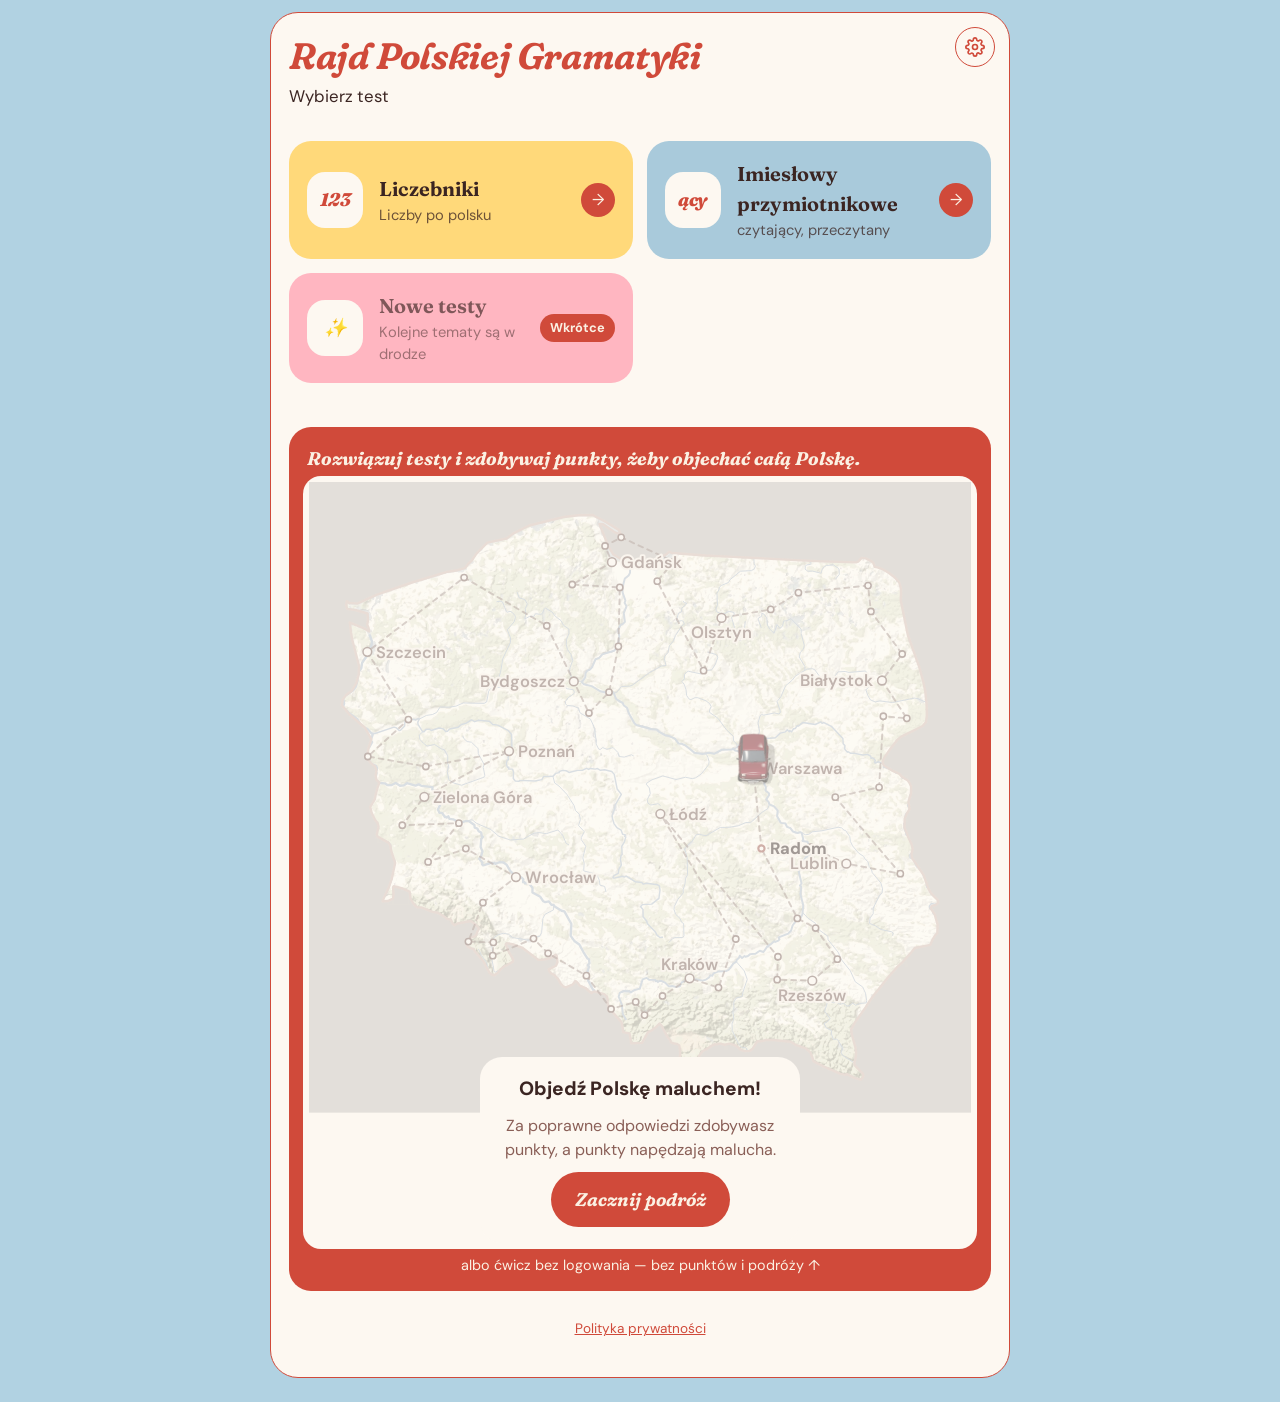
==== commit ce2a65bc: "Nowy test: Imiesłowy przymiotnikowe (czynne / bierne / mix) Przekształć (który → imiesłów), Uzupełni" ====
--- a/index.html
+++ b/index.html
@@ -5,26 +5,26 @@
   <meta name="viewport" content="width=device-width, initial-scale=1">
   <title>Rajd Polskiej Gramatyki</title>
   <!-- версия сайта: метка ?v= у всех наших файлов (защита от кэша); меняет tools/bump-version.js -->
-  <script>window.POLSKI_V = '20261108-1040';</script>
-  <link rel="icon" href="favicon.svg?v=20261108-1040" type="image/svg+xml">
+  <script>window.POLSKI_V = '20261108-1230';</script>
+  <link rel="icon" href="favicon.svg?v=20261108-1230" type="image/svg+xml">
   <!-- PWA: «на экран домой» — название Rajd Polski, иконка — малюх (core/pwa.js — инструкция по установке) -->
-  <link rel="manifest" href="manifest.webmanifest?v=20261108-1040">
-  <link rel="apple-touch-icon" href="icons/apple-touch-icon.png?v=20261108-1040">
+  <link rel="manifest" href="manifest.webmanifest?v=20261108-1230">
+  <link rel="apple-touch-icon" href="icons/apple-touch-icon.png?v=20261108-1230">
   <meta name="apple-mobile-web-app-title" content="Rajd Polski">
   <meta name="application-name" content="Rajd Polski">
   <meta name="mobile-web-app-capable" content="yes">
   <meta name="apple-mobile-web-app-capable" content="yes">
-  <link rel="stylesheet" href="style.css?v=20261108-1040">
+  <link rel="stylesheet" href="style.css?v=20261108-1230">
   <!-- стили оформления (Styl в настройках): включается тот, что в <html data-design> -->
-  <link rel="stylesheet" href="designs/01-retro-pastel.css?v=20261108-1040">
-  <link rel="stylesheet" href="designs/02-gazeta.css?v=20261108-1040">
-  <script src="core/settings.js?v=20261108-1040"></script> <!-- тема — до отрисовки; шестерёнка настроек -->
-  <script src="core/update.js?v=20261108-1040" defer></script> <!-- новая версия сайта вышла — перезагрузиться (и в PWA) -->
-  <script src="core/haptics.js?v=20261108-1040"></script> <!-- вибрация на телефонах; до account.js — «Wibracje» в настройках выше «Konto» -->
-  <script src="core/account.js?v=20261108-1040" defer></script> <!-- вход через Google; без входа Firebase не грузится -->
-  <script src="core/progress.js?v=20261108-1040" defer></script> <!-- очки в Firestore -->
-  <script src="designs/02-gazeta.js?v=20261108-1040" defer></script>
-  <script src="core/pwa.js?v=20261108-1040" defer></script> <!-- «Zainstaluj aplikację» — только на телефонах --> <!-- шапка газеты (стиль «Gazeta») -->
+  <link rel="stylesheet" href="designs/01-retro-pastel.css?v=20261108-1230">
+  <link rel="stylesheet" href="designs/02-gazeta.css?v=20261108-1230">
+  <script src="core/settings.js?v=20261108-1230"></script> <!-- тема — до отрисовки; шестерёнка настроек -->
+  <script src="core/update.js?v=20261108-1230" defer></script> <!-- новая версия сайта вышла — перезагрузиться (и в PWA) -->
+  <script src="core/haptics.js?v=20261108-1230"></script> <!-- вибрация на телефонах; до account.js — «Wibracje» в настройках выше «Konto» -->
+  <script src="core/account.js?v=20261108-1230" defer></script> <!-- вход через Google; без входа Firebase не грузится -->
+  <script src="core/progress.js?v=20261108-1230" defer></script> <!-- очки в Firestore -->
+  <script src="designs/02-gazeta.js?v=20261108-1230" defer></script>
+  <script src="core/pwa.js?v=20261108-1230" defer></script> <!-- «Zainstaluj aplikację» — только на телефонах --> <!-- шапка газеты (стиль «Gazeta») -->
 </head>
 <body>
   <main>
@@ -50,16 +50,16 @@
     </footer>
   </main>
 
-  <script src="core/engine.js?v=20261108-1040"></script>
-  <script src="core/ui.js?v=20261108-1040"></script>
-  <script src="tests/manifest.js?v=20261108-1040"></script>
-  <script src="core/balance.js?v=20261108-1040"></script>
-  <script src="journey/route.js?v=20261108-1040"></script>
-  <script src="journey/poland.js?v=20261108-1040"></script>
-  <script src="journey/rivers.js?v=20261108-1040"></script>
-  <script src="journey/cities.js?v=20261108-1040"></script> <!-- воеводства для статистики, тексты поп-апа -->
-  <script src="journey/journey.js?v=20261108-1040"></script>
-  <script src="core/stats.js?v=20261108-1040"></script> <!-- «Twoje statystyki» — только после входа -->
+  <script src="core/engine.js?v=20261108-1230"></script>
+  <script src="core/ui.js?v=20261108-1230"></script>
+  <script src="tests/manifest.js?v=20261108-1230"></script>
+  <script src="core/balance.js?v=20261108-1230"></script>
+  <script src="journey/route.js?v=20261108-1230"></script>
+  <script src="journey/poland.js?v=20261108-1230"></script>
+  <script src="journey/rivers.js?v=20261108-1230"></script>
+  <script src="journey/cities.js?v=20261108-1230"></script> <!-- воеводства для статистики, тексты поп-апа -->
+  <script src="journey/journey.js?v=20261108-1230"></script>
+  <script src="core/stats.js?v=20261108-1230"></script> <!-- «Twoje statystyki» — только после входа -->
   <script>
     // локальный дебаг карты (малюх, маршрут, окна городов): на localhost всегда, кроме превью сравнения
     // и страниц разделов (там нет карты); файла dev/debug.js на сайте нет (.gitignore)
--- a/style.css
+++ b/style.css
@@ -27,6 +27,11 @@
   --num: #3f6fe8;   /* число словами */
   --b-bg: #e8efff;  /* рамка и варианты числительного */
   --b-text: #24449e;
+  /* imiesłów (причастие) — оранжевый во всём приложении: рамка, варианты, выделения в правиле */
+  --o-bg: #ffedd5;
+  --o-border: #f97316;
+  --o-text: #9a3412;
+  --imi: #ea580c;   /* причастие в тексте правила, подсказка в пустой рамке */
   /* карта путешествия */
   --map-land: #f1f3f8;
   --map-border: #d3d8e3;
@@ -71,6 +76,10 @@
     --num: #8aa8ff;
     --b-bg: #17223f;
     --b-text: #c9d7ff;
+    --o-bg: #3b1f0b;
+    --o-border: #f08a3c;
+    --o-text: #fed7aa;
+    --imi: #ff9a52;
     --map-land: #242833;
     --map-border: #3a4050;
     --terrain-light: none;
@@ -106,6 +115,10 @@
   --num: #8aa8ff;
   --b-bg: #17223f;
   --b-text: #c9d7ff;
+  --o-bg: #3b1f0b;
+  --o-border: #f08a3c;
+  --o-text: #fed7aa;
+  --imi: #ff9a52;
   --map-land: #242833;
   --map-border: #3a4050;
   --terrain-light: none;
@@ -217,6 +230,8 @@
   font-weight: 700;
 }
 .back[hidden] { display: none; }
+/* длинное слово в заголовке («przymiotnikowe») на узком телефоне — перенос по слогам, а не за край */
+h1 { overflow-wrap: break-word; hyphens: auto; }
 
 /* iOS: невидимая подпись переключателя во всю кнопку — касание даёт системный щелчок (core/haptics.js).
    Стоит раньше .chip / .ghost, чтобы их position (летящее слово — fixed) брал верх. */
@@ -770,7 +785,8 @@
 }
 .caption-yellow::before,
 .caption-green::before,
-.caption-blue::before {
+.caption-blue::before,
+.caption-orange::before {
   content: "";
   display: inline-block;
   width: 10px;
@@ -782,6 +798,7 @@
 .caption-yellow::before { background: var(--y-border); }
 .caption-green::before { background: var(--g-border); }
 .caption-blue::before { background: var(--num); }
+.caption-orange::before { background: var(--o-border); }
 
 .slots-source {
   padding: 12px 16px;
@@ -789,6 +806,13 @@
   background: var(--bg);
 }
 .slots-source-text { margin: 0; font-size: 1.15rem; font-weight: 600; }
+/* подчёркнутый фрагмент исходного предложения («który czyta» → imiesłów) */
+.slots-mark {
+  text-decoration: underline;
+  text-decoration-color: var(--o-border);
+  text-decoration-thickness: 2px;
+  text-underline-offset: 4px;
+}
 
 .slots-sentence {
   display: flex;
@@ -828,10 +852,12 @@
 .slot-yellow { border-color: var(--y-border); }
 .slot-green { border-color: var(--g-border); }
 .slot-blue { border-color: var(--num); }
+.slot-orange { border-color: var(--o-border); }
 .slot.filled { border-style: solid; }
 .slot-yellow.filled { background: var(--y-bg); color: var(--y-text); }
 .slot-green.filled { background: var(--g-bg); color: var(--g-text); }
 .slot-blue.filled { background: var(--b-bg); color: var(--b-text); }
+.slot-orange.filled { background: var(--o-bg); color: var(--o-text); }
 /* подсказка в пустой рамке (цифра числительного) */
 .slot:empty::before {
   content: attr(data-placeholder);
@@ -839,6 +865,7 @@
   font-weight: 800;
   opacity: 0.55;
 }
+.slot-orange:empty::before { color: var(--imi); font-weight: 700; } /* инфинитив в рамке imiesłowu: (upiec) */
 .slot.landing { color: transparent; background: transparent; border-style: dashed; }
 .slot.pop { animation: slot-pop 0.28s ease; }
 .slot.right { box-shadow: 0 0 0 3px var(--ok); }
@@ -875,6 +902,7 @@
 .chip-yellow { background: var(--y-bg); border-color: var(--y-border); color: var(--y-text); }
 .chip-green { background: var(--g-bg); border-color: var(--g-border); color: var(--g-text); }
 .chip-blue { background: var(--b-bg); border-color: var(--num); color: var(--b-text); }
+.chip-orange { background: var(--o-bg); border-color: var(--o-border); color: var(--o-text); }
 .chip.used { visibility: hidden; }
 
 /* слово в полёте к рамке */
@@ -1116,6 +1144,54 @@
   font-size: 0.95rem;
 }
 .rule-uwaga strong { color: var(--accent); }
+
+/* компактная табличка «как образуется» (bezokolicznik → oni → imiesłów), не превращается в карточки на телефоне */
+.rule-flow {
+  border-collapse: collapse;
+  margin: 0 0 14px;
+  font-size: 0.95rem;
+  background: var(--bg);
+  border-radius: 12px;
+}
+.rule-flow th {
+  padding: 10px 12px 4px;
+  text-align: left;
+  color: var(--muted);
+  font-size: 0.72rem;
+  font-weight: 700;
+  letter-spacing: 0.04em;
+  text-transform: uppercase;
+}
+.rule-flow td { padding: 3px 12px; white-space: nowrap; }
+.rule-flow td.arr { padding: 3px 0; color: var(--muted); }
+.rule-flow tbody tr:last-child td { padding-bottom: 10px; }
+.rule-flow mark, .rule-uwaga mark, .rule-lead mark { padding: 0 3px; border-radius: 4px; background: var(--y-bg); color: inherit; }
+.rule-flow.wide { width: 100%; }
+.rule-flow.wide td { white-space: normal; vertical-align: top; }
+.rule-flow.wym td:first-child { white-space: nowrap; }   /* «dzi → dz» — одной строкой */
+/* табличка внутри «Uwaga!» — без своей подложки, вровень с текстом */
+.rule-uwaga .rule-flow { margin: 8px 0 0; background: none; }
+.rule-uwaga .rule-flow th:first-child, .rule-uwaga .rule-flow td:first-child { padding-left: 0; }
+.rule-uwaga .rule-flow th { padding-top: 0; }
+.rule-uwaga .rule-flow tbody tr:last-child td { padding-bottom: 0; }
+.rule-no { color: var(--bad); font-weight: 700; }
+
+/* правило imiesłowów (tests/imieslowy/common.js): все выделения оранжевые; причастие в тексте — .imi, как .num */
+.rule-body .rule-imi mark { background: var(--o-bg); }
+.rule-body .rule-imi td mark { padding: 0 1px; }   /* окончание внутри слова — без зазора */
+.rule-body .rule-imi .rule-sub { color: var(--imi); }
+.rule-body .imi { color: var(--imi); font-weight: 700; }
+.rule-imi .rule-table tr.g1 td:first-child,
+.rule-imi .rule-table tr.g1 td:last-child,
+.rule-imi .rule-table b, .rule-imi .nw { white-space: nowrap; }   /* не рвать «-y-» и «my-ć» на дефисе */
+
+@media (max-width: 600px) {
+  .rule-flow { font-size: 0.85rem; }
+  .rule-flow th, .rule-flow td { padding-left: 6px; padding-right: 6px; white-space: normal; }
+  .rule-flow td.arr { padding-left: 0; padding-right: 0; }
+  .rule-flow .tail { display: none; }   /* «, -ca, -ce» — уже есть в тексте над табличкой */
+  .rule-flow.wide th, .rule-flow.wide td { padding-left: 4px; padding-right: 4px; }
+}
 
 /* узкий экран: строки таблицы — карточками */
 @media (max-width: 600px) {
--- a/designs/01-retro-pastel.css
+++ b/designs/01-retro-pastel.css
@@ -22,6 +22,10 @@
   --num: #3f6fe8;              /* liczebnik: обводка и число словами */
   --b-text: #24449e;
   /* --b-bg: #d3e…  — ждёт точное значение */
+  --o-bg: #ffd9b8;             /* imiesłów: оранжевый */
+  --o-border: #ff7a1a;
+  --o-text: #8f3f0a;
+  --imi: #f06a0a;
   /* плашки «Dokładnie! / Prawie! / O kurde!» */
   --verdict-ok: #3f8f5a;
   --verdict-bad: #ff9500;
@@ -71,6 +75,7 @@
     --y-bg: #4a3a0e; --y-border: #ffbd24; --y-text: #ffe08a;
     --g-bg: #173d1f; --g-border: #2eb830; --g-text: #b4f0a8;
     --b-bg: #1c2a52; --num: #7f9dff; --b-text: #cdd9ff;
+    --o-bg: #4a2810; --o-border: #ff8a2a; --o-text: #ffd0a1; --imi: #ffa25c;
     --verdict-ok: #2f8a55; --verdict-bad: #e88a00; --verdict-fail: #d9533f;
   }
 }
@@ -83,6 +88,7 @@
   --y-bg: #4a3a0e; --y-border: #ffbd24; --y-text: #ffe08a;
   --g-bg: #173d1f; --g-border: #2eb830; --g-text: #b4f0a8;
   --b-bg: #1c2a52; --num: #7f9dff; --b-text: #cdd9ff;
+  --o-bg: #4a2810; --o-border: #ff8a2a; --o-text: #ffd0a1; --imi: #ffa25c;
   --verdict-ok: #2f8a55; --verdict-bad: #e88a00; --verdict-fail: #d9533f;
 }
 
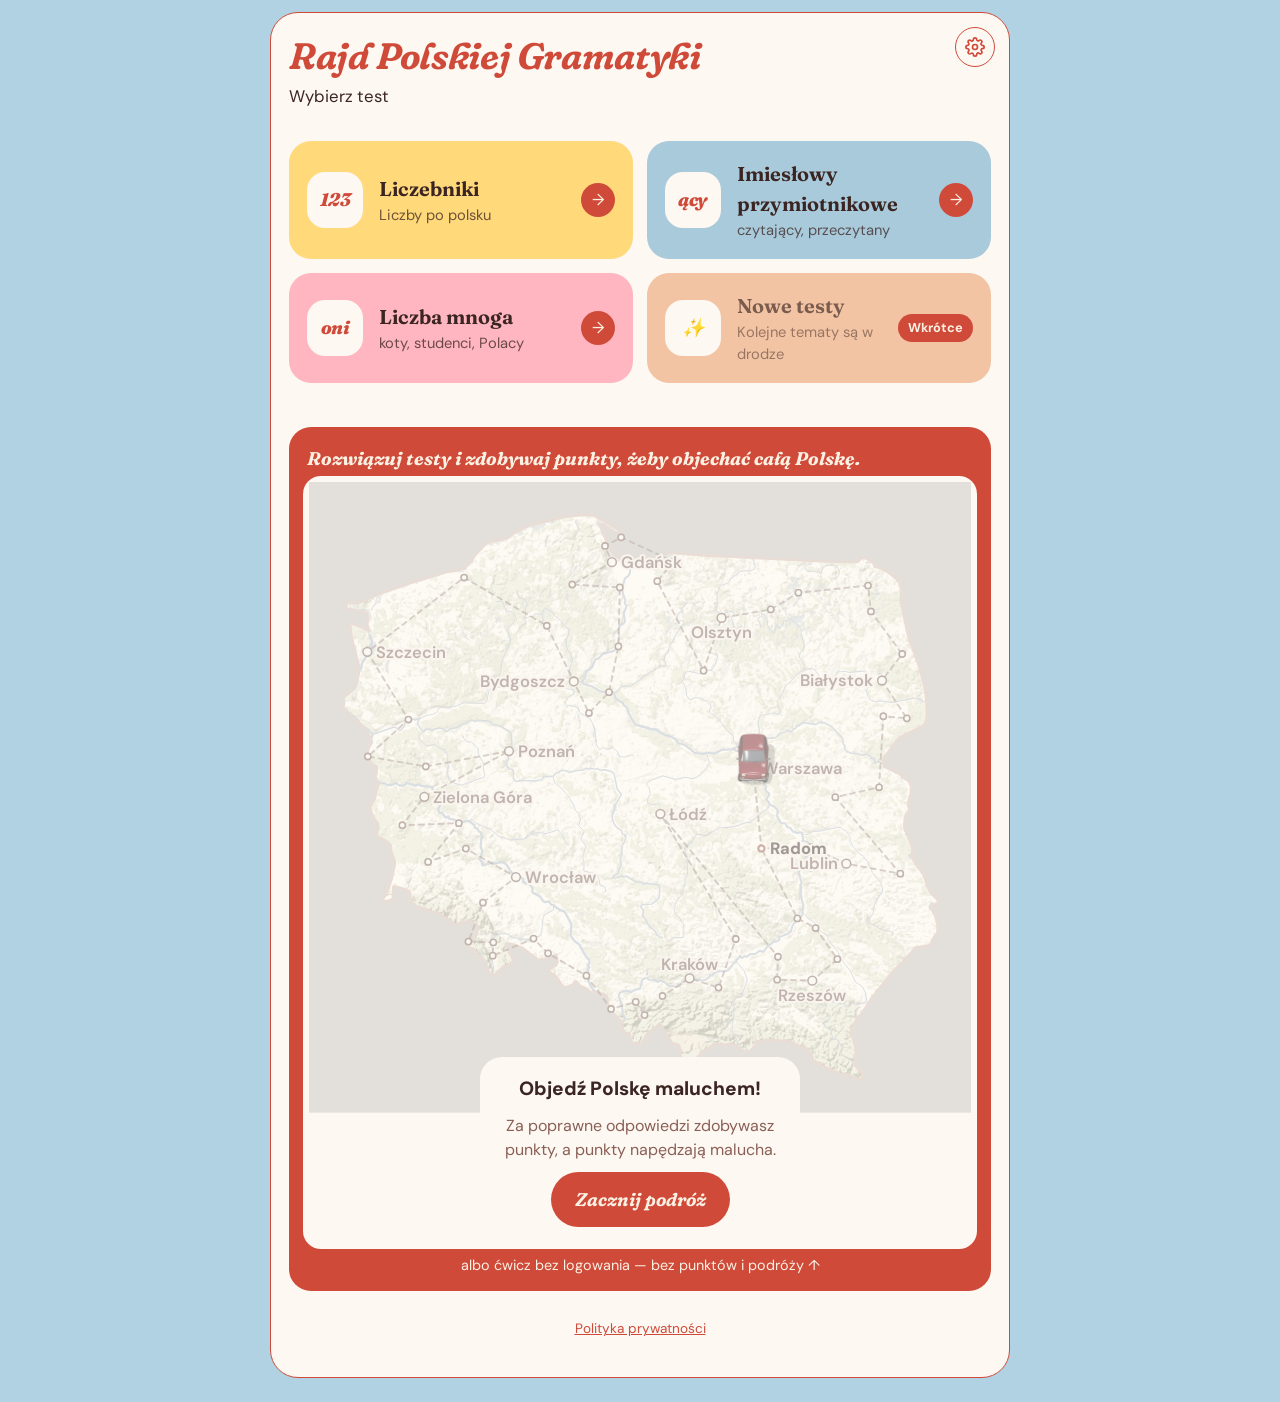
==== commit 32ebbb85: "Nowy test: Liczba mnoga (rzeczowniki i przymiotniki) - Wybór: Część mowy (Rzeczownik / Przymiotnik) " ====
--- a/index.html
+++ b/index.html
@@ -5,26 +5,26 @@
   <meta name="viewport" content="width=device-width, initial-scale=1">
   <title>Rajd Polskiej Gramatyki</title>
   <!-- версия сайта: метка ?v= у всех наших файлов (защита от кэша); меняет tools/bump-version.js -->
-  <script>window.POLSKI_V = '20261108-1230';</script>
-  <link rel="icon" href="favicon.svg?v=20261108-1230" type="image/svg+xml">
+  <script>window.POLSKI_V = '20261117-1533';</script>
+  <link rel="icon" href="favicon.svg?v=20261117-1533" type="image/svg+xml">
   <!-- PWA: «на экран домой» — название Rajd Polski, иконка — малюх (core/pwa.js — инструкция по установке) -->
-  <link rel="manifest" href="manifest.webmanifest?v=20261108-1230">
-  <link rel="apple-touch-icon" href="icons/apple-touch-icon.png?v=20261108-1230">
+  <link rel="manifest" href="manifest.webmanifest?v=20261117-1533">
+  <link rel="apple-touch-icon" href="icons/apple-touch-icon.png?v=20261117-1533">
   <meta name="apple-mobile-web-app-title" content="Rajd Polski">
   <meta name="application-name" content="Rajd Polski">
   <meta name="mobile-web-app-capable" content="yes">
   <meta name="apple-mobile-web-app-capable" content="yes">
-  <link rel="stylesheet" href="style.css?v=20261108-1230">
+  <link rel="stylesheet" href="style.css?v=20261117-1533">
   <!-- стили оформления (Styl в настройках): включается тот, что в <html data-design> -->
-  <link rel="stylesheet" href="designs/01-retro-pastel.css?v=20261108-1230">
-  <link rel="stylesheet" href="designs/02-gazeta.css?v=20261108-1230">
-  <script src="core/settings.js?v=20261108-1230"></script> <!-- тема — до отрисовки; шестерёнка настроек -->
-  <script src="core/update.js?v=20261108-1230" defer></script> <!-- новая версия сайта вышла — перезагрузиться (и в PWA) -->
-  <script src="core/haptics.js?v=20261108-1230"></script> <!-- вибрация на телефонах; до account.js — «Wibracje» в настройках выше «Konto» -->
-  <script src="core/account.js?v=20261108-1230" defer></script> <!-- вход через Google; без входа Firebase не грузится -->
-  <script src="core/progress.js?v=20261108-1230" defer></script> <!-- очки в Firestore -->
-  <script src="designs/02-gazeta.js?v=20261108-1230" defer></script>
-  <script src="core/pwa.js?v=20261108-1230" defer></script> <!-- «Zainstaluj aplikację» — только на телефонах --> <!-- шапка газеты (стиль «Gazeta») -->
+  <link rel="stylesheet" href="designs/01-retro-pastel.css?v=20261117-1533">
+  <link rel="stylesheet" href="designs/02-gazeta.css?v=20261117-1533">
+  <script src="core/settings.js?v=20261117-1533"></script> <!-- тема — до отрисовки; шестерёнка настроек -->
+  <script src="core/update.js?v=20261117-1533"></script> <!-- новая версия сайта вышла — перезагрузиться (и в PWA) -->
+  <script src="core/haptics.js?v=20261117-1533"></script> <!-- вибрация на телефонах; до account.js — «Wibracje» в настройках выше «Konto» -->
+  <script src="core/account.js?v=20261117-1533" defer></script> <!-- вход через Google; без входа Firebase не грузится -->
+  <script src="core/progress.js?v=20261117-1533" defer></script> <!-- очки в Firestore -->
+  <script src="designs/02-gazeta.js?v=20261117-1533" defer></script>
+  <script src="core/pwa.js?v=20261117-1533" defer></script> <!-- «Zainstaluj aplikację» — только на телефонах --> <!-- шапка газеты (стиль «Gazeta») -->
 </head>
 <body>
   <main>
@@ -50,16 +50,17 @@
     </footer>
   </main>
 
-  <script src="core/engine.js?v=20261108-1230"></script>
-  <script src="core/ui.js?v=20261108-1230"></script>
-  <script src="tests/manifest.js?v=20261108-1230"></script>
-  <script src="core/balance.js?v=20261108-1230"></script>
-  <script src="journey/route.js?v=20261108-1230"></script>
-  <script src="journey/poland.js?v=20261108-1230"></script>
-  <script src="journey/rivers.js?v=20261108-1230"></script>
-  <script src="journey/cities.js?v=20261108-1230"></script> <!-- воеводства для статистики, тексты поп-апа -->
-  <script src="journey/journey.js?v=20261108-1230"></script>
-  <script src="core/stats.js?v=20261108-1230"></script> <!-- «Twoje statystyki» — только после входа -->
+  <script src="core/engine.js?v=20261117-1533"></script>
+  <script src="core/dict.js?v=20261117-1533"></script> <!-- общий словарь (файлы тестов кладут в него слова) -->
+  <script src="core/ui.js?v=20261117-1533"></script>
+  <script src="tests/manifest.js?v=20261117-1533"></script>
+  <script src="core/balance.js?v=20261117-1533"></script>
+  <script src="journey/route.js?v=20261117-1533"></script>
+  <script src="journey/poland.js?v=20261117-1533"></script>
+  <script src="journey/rivers.js?v=20261117-1533"></script>
+  <script src="journey/cities.js?v=20261117-1533"></script> <!-- воеводства для статистики, тексты поп-апа -->
+  <script src="journey/journey.js?v=20261117-1533"></script>
+  <script src="core/stats.js?v=20261117-1533"></script> <!-- «Twoje statystyki» — только после входа -->
   <script>
     // локальный дебаг карты (малюх, маршрут, окна городов): на localhost всегда, кроме превью сравнения
     // и страниц разделов (там нет карты); файла dev/debug.js на сайте нет (.gitignore)
@@ -111,10 +112,21 @@
 
         var choice = {};
         try { choice = JSON.parse(window.localStorage.getItem(key)) || {}; } catch (e) { choice = {}; }
-        cfg.axes.forEach(function (axis) {
-          var valid = axis.options.some(function (o) { return o.id === choice[axis.key]; });
-          if (!valid) choice[axis.key] = axis.options[0].id; // по умолчанию — первый вариант
-        });
+        // вариант с only: { ряд: [id, …] } виден, только когда в том ряду выбрано одно из них
+        // (Liczba mnoga: «Narodowości» — только для Rzeczownik)
+        function visible(axis) {
+          return axis.options.filter(function (o) {
+            return !o.only || Object.keys(o.only).every(function (k) { return o.only[k].indexOf(choice[k]) !== -1; });
+          });
+        }
+        function fix() {
+          cfg.axes.forEach(function (axis) {
+            var opts = visible(axis);
+            var valid = opts.some(function (o) { return o.id === choice[axis.key]; });
+            if (!valid) choice[axis.key] = opts[0].id; // по умолчанию — первый вариант
+          });
+        }
+        fix();
 
         function save() {
           try { window.localStorage.setItem(key, JSON.stringify(choice)); } catch (e) { /* не страшно */ }
@@ -126,12 +138,12 @@
             var selected = axis.options.filter(function (o) { return o.id === choice[axis.key]; })[0];
             return el('div', { class: 'chooser-axis' }, [
               el('div', { class: 'chooser-label', text: axis.label }),
-              el('div', { class: 'seg', role: 'group', 'aria-label': axis.label }, axis.options.map(function (o) {
+              el('div', { class: 'seg', role: 'group', 'aria-label': axis.label }, visible(axis).map(function (o) {
                 var active = o.id === choice[axis.key];
                 return el('button', {
                   class: 'seg-btn' + (active ? ' active' : ''), type: 'button',
                   'aria-pressed': active ? 'true' : 'false', text: o.title,
-                  onclick: function () { choice[axis.key] = o.id; save(); render(); },
+                  onclick: function () { choice[axis.key] = o.id; fix(); save(); render(); },
                 });
               })),
               selected && selected.hint ? el('div', { class: 'chooser-hint', text: selected.hint }) : null,
--- a/style.css
+++ b/style.css
@@ -7,6 +7,7 @@
   --accent: #dc143c;            /* польский красный */
   --accent-2: #ff4d6d;
   --accent-soft: #fde8ec;
+  --rodzaj-bg: #e1e8f5;   /* полоса рода в правиле (Rodzaj męski / żeński / nijaki) */
   --shadow: 0 1px 2px rgba(20, 24, 40, 0.06), 0 4px 14px rgba(20, 24, 40, 0.06);
   --shadow-hover: 0 2px 4px rgba(20, 24, 40, 0.08), 0 12px 28px rgba(220, 20, 60, 0.16);
   --radius: 18px;
@@ -32,6 +33,10 @@
   --o-border: #f97316;
   --o-text: #9a3412;
   --imi: #ea580c;   /* причастие в тексте правила, подсказка в пустой рамке */
+  /* przymiotnik (прилагательное) — нежно-розовый во всём приложении: рамка, варианты, выделения в правиле */
+  --p-bg: #fde4ef;
+  --p-border: #ec6fa6;
+  --p-text: #9d174d;
   /* карта путешествия */
   --map-land: #f1f3f8;
   --map-border: #d3d8e3;
@@ -59,6 +64,7 @@
     --text: #e9ebf1;
     --muted: #9aa1ad;
     --accent-soft: #3a1820;
+    --rodzaj-bg: #222a3a;
     --shadow: 0 1px 2px rgba(0, 0, 0, 0.3), 0 4px 14px rgba(0, 0, 0, 0.25);
     --shadow-hover: 0 2px 4px rgba(0, 0, 0, 0.3), 0 12px 28px rgba(220, 20, 60, 0.22);
     --ok: #4ade80;
@@ -80,6 +86,9 @@
     --o-border: #f08a3c;
     --o-text: #fed7aa;
     --imi: #ff9a52;
+    --p-bg: #3d1a2b;
+    --p-border: #f08bb8;
+    --p-text: #fbcfe2;
     --map-land: #242833;
     --map-border: #3a4050;
     --terrain-light: none;
@@ -98,6 +107,7 @@
   --text: #e9ebf1;
   --muted: #9aa1ad;
   --accent-soft: #3a1820;
+  --rodzaj-bg: #222a3a;
   --shadow: 0 1px 2px rgba(0, 0, 0, 0.3), 0 4px 14px rgba(0, 0, 0, 0.25);
   --shadow-hover: 0 2px 4px rgba(0, 0, 0, 0.3), 0 12px 28px rgba(220, 20, 60, 0.22);
   --ok: #4ade80;
@@ -119,6 +129,9 @@
   --o-border: #f08a3c;
   --o-text: #fed7aa;
   --imi: #ff9a52;
+  --p-bg: #3d1a2b;
+  --p-border: #f08bb8;
+  --p-text: #fbcfe2;
   --map-land: #242833;
   --map-border: #3a4050;
   --terrain-light: none;
@@ -162,7 +175,8 @@
 /* мобильный: одна колонка; шире — столько колонок, сколько влезет */
 .test-list {
   display: grid;
-  grid-template-columns: repeat(auto-fill, minmax(260px, 1fr));
+  /* min(…, 100%) — на узком телефоне карточка не шире панели (иначе 260px вылезали за край) */
+  grid-template-columns: repeat(auto-fill, minmax(min(260px, 100%), 1fr));
   gap: 14px;
 }
 
@@ -204,8 +218,31 @@
 }
 
 .test-text { flex: 1; display: flex; flex-direction: column; min-width: 0; }
-.test-title { font-size: 1.15rem; font-weight: 700; }
-.test-desc { font-size: 0.92rem; color: var(--muted); }
+.test-title { font-size: 1.15rem; font-weight: 700; overflow-wrap: break-word; }
+.test-desc { font-size: 0.92rem; color: var(--muted); overflow-wrap: break-word; }
+
+/* сравнение «czynny / bierny» в правиле на узком телефоне: подпись строки — сверху, два значения — рядом под ней
+   (в три колонки «od czasowników | tylko niedokonanych | przechodnich…» не помещается) */
+@media (max-width: 360px) {
+  .rule-flow.wide, .rule-flow.wide thead, .rule-flow.wide tbody { display: block; }
+  .rule-flow.wide tr { display: grid; grid-template-columns: 1fr 1fr; column-gap: 8px; }
+  .rule-flow.wide th:first-child { display: none; }
+  .rule-flow.wide td:first-child { grid-column: 1 / -1; padding-top: 8px; color: var(--muted); }
+  /* табличка «bezokolicznik → oni → imiesłów»: без первого столбца (и его стрелки) — иначе не помещается */
+  .rule-flow.narrow-drop1 th:nth-child(-n+2), .rule-flow.narrow-drop1 td:nth-child(-n+2) { display: none; }
+}
+
+/* узкие телефоны (до 360px): карточка компактнее — длинное «przymiotnikowe» помещается целиком */
+@media (max-width: 360px) {
+  .test-card { gap: 10px; padding: 14px 12px; }
+  .test-icon { width: 42px; height: 42px; border-radius: 12px; font-size: 0.9rem; }
+  .test-title { font-size: 1rem; }
+  .test-desc { font-size: 0.85rem; }
+}
+/* совсем узко (≤320px): без стрелки — карточка и так целиком ссылка, длинному слову нужно место */
+@media (max-width: 320px) {
+  .test-arrow { display: none; }
+}
 
 .test-arrow {
   flex: none;
@@ -230,8 +267,9 @@
   font-weight: 700;
 }
 .back[hidden] { display: none; }
-/* длинное слово в заголовке («przymiotnikowe») на узком телефоне — перенос по слогам, а не за край */
-h1 { overflow-wrap: break-word; hyphens: auto; }
+/* длинное слово в заголовке («przymiotnikowe») переносится целиком; рвётся внутри, только если не влезает
+   даже одно на строку (самые узкие телефоны) — чтобы не уехать за край */
+h1 { overflow-wrap: break-word; }
 
 /* iOS: невидимая подпись переключателя во всю кнопку — касание даёт системный щелчок (core/haptics.js).
    Стоит раньше .chip / .ghost, чтобы их position (летящее слово — fixed) брал верх. */
@@ -377,6 +415,8 @@
 .settings-btn:focus-visible { outline: 3px solid var(--accent); outline-offset: 2px; }
 .rule-dialog.settings-dialog { width: min(440px, calc(100vw - 32px)); }
 h1 { padding-right: 48px; } /* место под шестерёнку: длинный заголовок под неё не залезает */
+/* над заголовком кнопка «Wstecz» — шестерёнка в её ряду, заголовку место не нужно (иначе «przymiotnikowe» не влезает) */
+.back:not([hidden]) + h1 { padding-right: 0; }
 .settings-section .seg { margin-top: 2px; }
 .settings-section + .settings-section { margin-top: 24px; }
 
@@ -715,6 +755,11 @@
 .stats { margin-top: 44px; }
 .stats[hidden] { display: none; }
 .stats-title { margin: 0 0 14px; font-size: 1.15rem; }
+/* заголовок + переключатель «Dziś / Cały czas» */
+.stats-head { display: flex; flex-wrap: wrap; align-items: center; justify-content: space-between; gap: 8px 12px; margin-bottom: 14px; }
+.stats-head .stats-title { margin: 0; }
+.seg-sm { gap: 6px; }
+.seg-sm .seg-btn { min-height: 34px; padding: 5px 12px; font-size: 0.85rem; }
 .stats-grid { display: grid; grid-template-columns: repeat(4, minmax(0, 1fr)); gap: 10px; }
 .stat {
   background: var(--stat-bg, var(--bg));
@@ -786,7 +831,8 @@
 .caption-yellow::before,
 .caption-green::before,
 .caption-blue::before,
-.caption-orange::before {
+.caption-orange::before,
+.caption-pink::before {
   content: "";
   display: inline-block;
   width: 10px;
@@ -799,6 +845,7 @@
 .caption-green::before { background: var(--g-border); }
 .caption-blue::before { background: var(--num); }
 .caption-orange::before { background: var(--o-border); }
+.caption-pink::before { background: var(--p-border); }
 
 .slots-source {
   padding: 12px 16px;
@@ -839,8 +886,10 @@
   align-items: center;
   justify-content: center;
   min-width: 96px;
-  height: 46px;
-  padding: 0 14px;
+  /* высота растёт, если ответ в две строки («Stu dziewięćdziesięciu jeden»); в одну — те же 46px */
+  min-height: 46px;
+  padding: 4px 14px;
+  text-align: center;
   border: 2px dashed;
   border-radius: 12px;
   background: transparent;
@@ -853,11 +902,13 @@
 .slot-green { border-color: var(--g-border); }
 .slot-blue { border-color: var(--num); }
 .slot-orange { border-color: var(--o-border); }
+.slot-pink { border-color: var(--p-border); }
 .slot.filled { border-style: solid; }
 .slot-yellow.filled { background: var(--y-bg); color: var(--y-text); }
 .slot-green.filled { background: var(--g-bg); color: var(--g-text); }
 .slot-blue.filled { background: var(--b-bg); color: var(--b-text); }
 .slot-orange.filled { background: var(--o-bg); color: var(--o-text); }
+.slot-pink.filled { background: var(--p-bg); color: var(--p-text); }
 /* подсказка в пустой рамке (цифра числительного) */
 .slot:empty::before {
   content: attr(data-placeholder);
@@ -903,6 +954,7 @@
 .chip-green { background: var(--g-bg); border-color: var(--g-border); color: var(--g-text); }
 .chip-blue { background: var(--b-bg); border-color: var(--num); color: var(--b-text); }
 .chip-orange { background: var(--o-bg); border-color: var(--o-border); color: var(--o-text); }
+.chip-pink { background: var(--p-bg); border-color: var(--p-border); color: var(--p-text); }
 .chip.used { visibility: hidden; }
 
 /* слово в полёте к рамке */
@@ -1091,18 +1143,40 @@
   margin-bottom: 12px;
 }
 .rule-title { margin: 0; font-size: 1.25rem; }
+/* кнопка закрытия окон (правило, настройки, установка): кружок с обводкой цвета темы (--accent: красный
+   в Pastelowy, чернила в Gazeta) и крестик из двух линий — строго по центру (символ «×» в шрифте сидел криво) */
 .rule-close {
+  position: relative;
+  flex: none;
   width: 34px;
   height: 34px;
-  border: none;
+  padding: 0;
+  border: 1.5px solid var(--accent);
   border-radius: 50%;
-  background: var(--bg);
-  color: var(--muted);
-  font-size: 1.4rem;
-  line-height: 1;
+  background: transparent;
+  color: var(--accent);
+  font-size: 0; /* «×» в разметке остаётся для доступности, видим только линии */
   cursor: pointer;
-}
-.rule-close:hover { color: var(--text); }
+  transition: background 0.15s ease;
+}
+.rule-close::before,
+.rule-close::after {
+  content: '';
+  position: absolute;
+  top: 50%;
+  left: 50%;
+  width: 14px;
+  height: 2px;
+  border-radius: 1px;
+  background: currentColor;
+}
+.rule-close::before { transform: translate(-50%, -50%) rotate(45deg); }
+.rule-close::after { transform: translate(-50%, -50%) rotate(-45deg); }
+.rule-close:hover { background: var(--accent-soft); }
+.rule-close:focus { outline: none; }
+.rule-close:focus-visible { outline: 3px solid var(--accent); outline-offset: 2px; }
+/* окно при открытии берёт фокус на себя (autofocus), а не на крестик — без рамки фокуса на нём */
+.rule-dialog:focus { outline: none; }
 
 .rule-table { width: 100%; border-collapse: collapse; font-size: 0.95rem; }
 .rule-table th {
@@ -1180,7 +1254,26 @@
 .rule-body .rule-imi mark { background: var(--o-bg); }
 .rule-body .rule-imi td mark { padding: 0 1px; }   /* окончание внутри слова — без зазора */
 .rule-body .rule-imi .rule-sub { color: var(--imi); }
+/* Liczba mnoga: окончание внутри слова — без зазора, «-y-» не рвётся на дефисе */
+.rule-body .rule-lm td mark { padding: 0 1px; }
+.rule-lm .rule-table b { white-space: nowrap; }
+/* подзаголовок рода (Rodzaj męski / żeński / nijaki) — цветная полоса во всю ширину таблицы */
+.rule-table tr.rule-rodzaj td {
+  padding: 6px 12px;
+  border-top: none;
+  background: var(--rodzaj-bg);
+  font-size: 0.78rem;
+  font-weight: 800;
+  letter-spacing: 0.05em;
+  text-transform: uppercase;
+}
+.rule-table tbody tr.rule-rodzaj:not(:first-child) td { border-top: 10px solid var(--card); }  /* отступ над полосой */
+.rule-body .rule-przym mark { background: var(--p-bg); }      /* правило о прилагательных — розовые окончания */
+.rule-body .rule-przym .rule-sub { color: var(--p-border); }
 .rule-body .imi { color: var(--imi); font-weight: 700; }
+/* «Wymiany przed -ony» — строка таблицы сразу под своей группой */
+.rule-table tr.rule-wym td { border-top: none; padding: 0 0 10px; }
+.rule-table tr.rule-wym .rule-uwaga { margin: 0; }
 .rule-imi .rule-table tr.g1 td:first-child,
 .rule-imi .rule-table tr.g1 td:last-child,
 .rule-imi .rule-table b, .rule-imi .nw { white-space: nowrap; }   /* не рвать «-y-» и «my-ć» на дефисе */
@@ -1190,6 +1283,11 @@
   .rule-flow th, .rule-flow td { padding-left: 6px; padding-right: 6px; white-space: normal; }
   .rule-flow td.arr { padding-left: 0; padding-right: 0; }
   .rule-flow .tail { display: none; }   /* «, -ca, -ce» — уже есть в тексте над табличкой */
+  /* табличка внутри большой таблицы правила («Wymiany przed -ony») — остаётся таблицей, а не карточками */
+  .rule-table .rule-flow { display: table; width: auto; }
+  .rule-table .rule-flow tbody { display: table-row-group; }
+  .rule-table .rule-flow tr { display: table-row; }
+  .rule-table .rule-flow td { display: table-cell; width: auto; padding: 3px 6px; }
   .rule-flow.wide th, .rule-flow.wide td { padding-left: 4px; padding-right: 4px; }
 }
 
@@ -1209,6 +1307,9 @@
     background: var(--bg);
   }
   .rule-table td { border-top: none; padding: 6px 12px; }
+  .rule-table tr.rule-rodzaj { margin-top: 18px; border-radius: 8px; overflow: hidden; }
+  .rule-table tbody tr.rule-rodzaj:first-child { margin-top: 0; }
+  .rule-table tbody tr.rule-rodzaj:not(:first-child) td { border-top: none; }
   .rule-table tr.g1 td[data-label]::before,
   .rule-table tr.g2 td[data-label]::before {
     content: attr(data-label);
--- a/designs/01-retro-pastel.css
+++ b/designs/01-retro-pastel.css
@@ -26,6 +26,9 @@
   --o-border: #ff7a1a;
   --o-text: #8f3f0a;
   --imi: #f06a0a;
+  --p-bg: #ffd6e8;             /* przymiotnik: нежно-розовый */
+  --p-border: #f06aa8;
+  --p-text: #8e2456;
   /* плашки «Dokładnie! / Prawie! / O kurde!» */
   --verdict-ok: #3f8f5a;
   --verdict-bad: #ff9500;
@@ -39,6 +42,7 @@
   --accent-2: #d04a3a;
   --accent-ink: #fbf1e3;       /* текст на акценте */
   --accent-soft: #f8d8d1;
+  --rodzaj-bg: #8fbdd3;        /* полоса рода в правиле — голубая, насыщеннее карточек (--bg) */
   --shadow: none;
   --shadow-hover: none;
   --radius: 22px;
@@ -69,26 +73,28 @@
   :root[data-design="01-retro-pastel"]:not([data-theme="light"]) {
     --bg: #172b35; --source-bg: #303e46; --panel: #27333a; --card: #15252e; --card-border: #3d4a52;
     --text: #f4e9dc; --muted: #b9a596; --accent: #e8634e; --accent-2: #e8634e; --accent-ink: #fff4ea;
-    --accent-soft: #744c44; --ok: #7fd49a; --ok-soft: #1d3527; --bad: #ff8a75; --bad-soft: #4a2c26;
+    --accent-soft: #744c44; --rodzaj-bg: #24485a; --ok: #7fd49a; --ok-soft: #1d3527; --bad: #ff8a75; --bad-soft: #4a2c26;
     --tip-bg: #27333a; --map-land: #2c2f3a; --map-border: #3d4a52;
     --pc-1: #5e594a; --pc-2: #234452; --pc-3: #5a2e39; --pc-4: #5b3c2a;
     --y-bg: #4a3a0e; --y-border: #ffbd24; --y-text: #ffe08a;
     --g-bg: #173d1f; --g-border: #2eb830; --g-text: #b4f0a8;
     --b-bg: #1c2a52; --num: #7f9dff; --b-text: #cdd9ff;
     --o-bg: #4a2810; --o-border: #ff8a2a; --o-text: #ffd0a1; --imi: #ffa25c;
+    --p-bg: #4a2036; --p-border: #ff86bd; --p-text: #ffd0e4;
     --verdict-ok: #2f8a55; --verdict-bad: #e88a00; --verdict-fail: #d9533f;
   }
 }
 :root[data-design="01-retro-pastel"][data-theme="dark"] {
   --bg: #172b35; --source-bg: #303e46; --panel: #27333a; --card: #15252e; --card-border: #3d4a52;
   --text: #f4e9dc; --muted: #b9a596; --accent: #e8634e; --accent-2: #e8634e; --accent-ink: #fff4ea;
-  --accent-soft: #744c44; --ok: #7fd49a; --ok-soft: #1d3527; --bad: #ff8a75; --bad-soft: #4a2c26;
+  --accent-soft: #744c44; --rodzaj-bg: #24485a; --ok: #7fd49a; --ok-soft: #1d3527; --bad: #ff8a75; --bad-soft: #4a2c26;
   --tip-bg: #27333a; --map-land: #2c2f3a; --map-border: #3d4a52;
   --pc-1: #5e594a; --pc-2: #234452; --pc-3: #5a2e39; --pc-4: #5b3c2a;
   --y-bg: #4a3a0e; --y-border: #ffbd24; --y-text: #ffe08a;
   --g-bg: #173d1f; --g-border: #2eb830; --g-text: #b4f0a8;
   --b-bg: #1c2a52; --num: #7f9dff; --b-text: #cdd9ff;
   --o-bg: #4a2810; --o-border: #ff8a2a; --o-text: #ffd0a1; --imi: #ffa25c;
+    --p-bg: #4a2036; --p-border: #ff86bd; --p-text: #ffd0e4;
   --verdict-ok: #2f8a55; --verdict-bad: #e88a00; --verdict-fail: #d9533f;
 }
 
@@ -121,6 +127,9 @@
   color: var(--accent);
 }
 [data-design="01-retro-pastel"] h1 { font-size: 2.3rem; line-height: 1.05; margin-bottom: 8px; }
+/* режим под заголовком теста («Mix», «Obie · Wszystko»): у плотного курсивного заголовка хвосты p, y уходят
+   ниже строки — базовые −12px сажали подзаголовок прямо на них («przymiotnikowe») */
+[data-design="01-retro-pastel"] .test-page .test-mode { margin-top: -2px; }
 [data-design="01-retro-pastel"] .subtitle { color: var(--text); }
 
 /* ---------- карточки тестов: пастель по кругу ---------- */
@@ -144,6 +153,13 @@
   font-size: 1.15rem;
 }
 [data-design="01-retro-pastel"] .test-title { font-family: var(--serif); font-weight: 650; font-size: 1.25rem; }
+/* узкие телефоны: см. style.css — компактная карточка; заголовок страницы чуть меньше, чтобы слова не рвались */
+@media (max-width: 360px) {
+  [data-design="01-retro-pastel"] .test-title { font-size: 1.05rem; }
+  [data-design="01-retro-pastel"] .test-icon { border-radius: 12px; font-size: 0.95rem; }
+  [data-design="01-retro-pastel"] .test-arrow { width: 28px; height: 28px; font-size: 0.85rem; }
+  [data-design="01-retro-pastel"] h1 { font-size: 1.9rem; }
+}
 [data-design="01-retro-pastel"] .test-desc { color: var(--text); opacity: 0.75; }
 /* стрелка — красный кружок, как кнопка корзины в референсе */
 [data-design="01-retro-pastel"] .test-arrow {
@@ -157,6 +173,11 @@
   font-size: 1rem;
 }
 [data-design="01-retro-pastel"] .test-card:hover .test-arrow { color: var(--accent-ink); }
+/* совсем узко (≤320px): без стрелки — карточка и так целиком ссылка, длинному слову нужно место
+   (после правила выше, иначе его display: grid перебивает) */
+@media (max-width: 320px) {
+  [data-design="01-retro-pastel"] .test-arrow { display: none; }
+}
 [data-design="01-retro-pastel"] .test-card.soon { opacity: 1; }
 [data-design="01-retro-pastel"] .test-card.soon .test-text { opacity: 0.65; }
 [data-design="01-retro-pastel"] .test-card.soon .test-icon { background: var(--panel); color: var(--muted); }
--- a/designs/02-gazeta.css
+++ b/designs/02-gazeta.css
@@ -23,6 +23,7 @@
   --accent-2: #2a2722;
   --accent-ink: #f6f0e1;
   --accent-soft: #e4dcc8;
+  --rodzaj-bg: var(--accent-soft);  /* полоса рода в правиле — бумажный бежевый, ночью — свой (accent-soft) */
   --source-bg: #ede5d2;
   --shadow: none;
   --shadow-hover: none;
@@ -185,6 +186,15 @@
 [data-design="02-gazeta"] .test-arrow { font-size: 0; color: var(--muted); }
 [data-design="02-gazeta"] .test-arrow::after { content: '☞'; font-size: 1.5rem; line-height: 1; }
 [data-design="02-gazeta"] .test-card:hover .test-arrow { color: var(--ink); transform: translateX(3px); }
+/* узкие телефоны: компактнее, чтобы «przymiotnikowe» помещалось целиком (≤320px — ещё и без руки-указателя) */
+@media (max-width: 360px) {
+  [data-design="02-gazeta"] .test-card { padding: 14px 12px; }
+  [data-design="02-gazeta"] .test-icon { width: 42px; height: 42px; font-size: 0.9rem; }
+  [data-design="02-gazeta"] .test-title { font-size: 1.1rem; }
+}
+@media (max-width: 320px) {
+  [data-design="02-gazeta"] .test-arrow { display: none; }
+}
 [data-design="02-gazeta"] .test-card.soon { opacity: 1; }
 [data-design="02-gazeta"] .test-card.soon .test-text,
 [data-design="02-gazeta"] .test-card.soon .test-icon { opacity: 0.5; }
